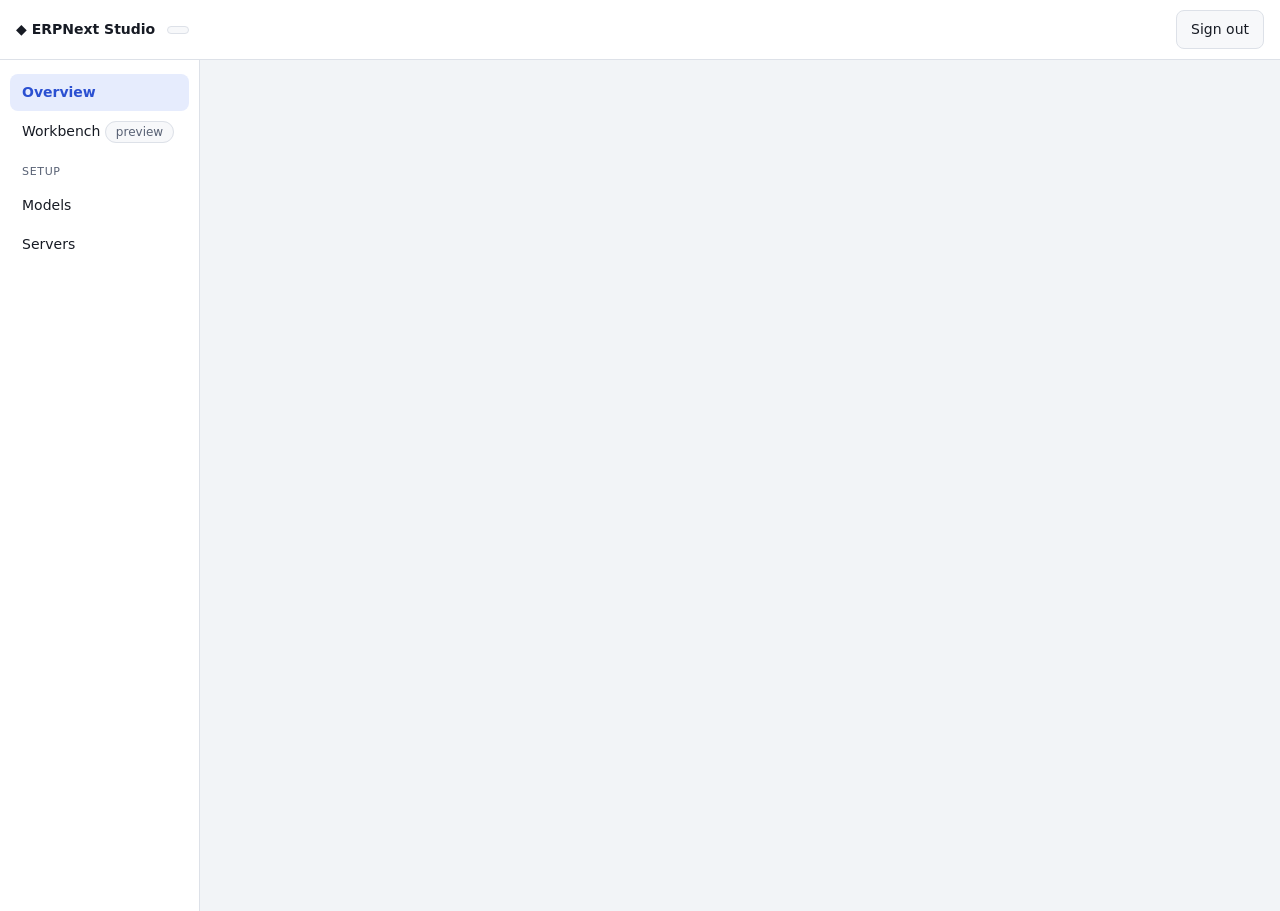
==== studio/ui/home.html @ f5117d6b "Studio UI: login, Models, Servers, Workbench preview; encrypted settings store; simpler compose Co-A" ====
<!doctype html><html lang="en"><head><meta charset="utf-8"><meta name="viewport" content="width=device-width,initial-scale=1">
<title>ERPNext Studio</title>
<style>
:root{--bg:#F2F4F7;--surface:#fff;--surface2:#F7F8FA;--line:#DDE1E8;--fg:#171B24;--muted:#586174;--accent:#2B50D1;--accent-soft:#E6ECFD;--ok:#1D6B45;--ok-bg:#E2F3E9;--hold:#9A4A00;--hold-bg:#FFE7CC;--bad:#9B1C1C}
@media (prefers-color-scheme:dark){:root{--bg:#12151C;--surface:#1B2029;--surface2:#222834;--line:#2C3340;--fg:#E8ECF3;--muted:#98A2B5;--accent:#7C9BFF;--accent-soft:#242E4D;--ok:#6FD3A0;--ok-bg:#173326;--hold:#FFB46B;--hold-bg:#3A2A14;--bad:#FF8A8A}}
*{box-sizing:border-box}body{margin:0;background:var(--bg);color:var(--fg);font:14px/1.5 "IBM Plex Sans",system-ui,sans-serif}
header{display:flex;gap:12px;align-items:center;padding:10px max(16px,env(safe-area-inset-left));background:var(--surface);border-bottom:1px solid var(--line)}
.brand{font-weight:600}.sp{flex:1}.chip{font-size:12px;padding:3px 10px;border-radius:99px;background:var(--surface2);border:1px solid var(--line);color:var(--muted)}
.app{display:grid;grid-template-columns:200px minmax(0,1fr);min-height:calc(100vh - 49px)}
nav{padding:14px 10px;border-right:1px solid var(--line);background:var(--surface);display:flex;flex-direction:column;gap:2px}
nav a{padding:8px 12px;border-radius:8px;color:var(--fg);text-decoration:none;cursor:pointer}nav a.on{background:var(--accent-soft);color:var(--accent);font-weight:600}
nav small{margin:12px 12px 4px;color:var(--muted);text-transform:uppercase;letter-spacing:.06em;font-size:11px}
main{padding:24px max(16px,env(safe-area-inset-right));max-width:900px}
h2{margin:0 0 4px;font-size:20px}.sub{color:var(--muted);margin:0 0 20px}
.card{background:var(--surface);border:1px solid var(--line);border-radius:10px;padding:16px;margin-bottom:14px}
.grid{display:grid;grid-template-columns:repeat(auto-fit,minmax(220px,1fr));gap:12px}
label{display:block;font-size:12px;color:var(--muted);margin:10px 0 3px}
input,select,textarea{width:100%;padding:8px 10px;border:1px solid var(--line);border-radius:8px;background:var(--bg);color:var(--fg);font:inherit}
button{padding:8px 14px;border:1px solid var(--line);border-radius:8px;background:var(--surface2);color:var(--fg);font:inherit;cursor:pointer}
button.p{background:var(--accent);color:#fff;border-color:var(--accent);font-weight:600}
.row{display:flex;gap:8px;flex-wrap:wrap;margin-top:14px;align-items:center}
.ok{color:var(--ok)}.bad{color:var(--bad)}.muted{color:var(--muted)}
.tag{display:inline-block;font-size:12px;padding:2px 8px;border-radius:99px}.tag.ok{background:var(--ok-bg)}.tag.hold{background:var(--hold-bg);color:var(--hold)}
table{width:100%;border-collapse:collapse}td,th{text-align:left;padding:8px 6px;border-bottom:1px solid var(--line)}
@media (max-width:760px){.app{grid-template-columns:minmax(0,1fr)}nav{flex-direction:row;overflow-x:auto;border-right:0;border-bottom:1px solid var(--line)}nav small{display:none}}
</style></head><body>
<header><div class="brand">◆ ERPNext Studio</div><span class="chip" id="ver"></span><div class="sp"></div><button id="out">Sign out</button></header>
<div class="app"><nav>
<a data-t="overview">Overview</a><a href="/workbench">Workbench <span class="chip">preview</span></a>
<small>Setup</small><a data-t="models">Models</a><a data-t="servers">Servers</a></nav>
<main id="m"></main></div>
<script>
const $=s=>document.querySelector(s),api=async(p,o)=>{const r=await fetch(p,o&&{method:o.method,headers:{'Content-Type':'application/json'},body:JSON.stringify(o.body)});if(r.status===401)location.href='/login';return r.json()};
const esc=s=>String(s??'').replace(/[&<>"]/g,c=>({'&':'&amp;','<':'&lt;','>':'&gt;','"':'&quot;'}[c]));
const V={};
V.overview=async()=>{const s=await api('/api/status');$('#ver').textContent='v'+s.version;
 const step=(ok,t,d,go)=>`<div class="card"><span class="tag ${ok?'ok':'hold'}">${ok?'done':'to do'}</span> <b>${t}</b><div class="muted">${d}</div>${ok?'':`<div class="row"><button class="p" onclick="go('${go}')">Set up</button></div>`}</div>`;
 return `<h2>Welcome</h2><p class="sub">Three steps take you from this screen to a working ERPNext development site.</p>
 ${step(s.llm,'1 · Connect a model','Add your API key and choose a model for each agent role.','models')}
 ${step(s.servers>0,'2 · Add your server','The Studio installs a development ERPNext there over SSH.','servers')}
 <div class="card"><span class="tag hold">coming next</span> <b>3 · Install ERPNext and start building</b><div class="muted">One-click install, then requirements, plans and approvals. The <a href="/workbench">Workbench preview</a> shows how this will look, using scripted data.</div></div>`};
V.models=async()=>{const l=await api('/api/settings/llm');
 const roles=l.roles.map(r=>`<div><label>${r}</label><input data-r="${r}" value="${esc(l.models[r]||'')}" placeholder="model name"></div>`).join('');
 return `<h2>Models</h2><p class="sub">Use a strong model for planning and a cheaper one for routine steps. Leave a role blank to skip it.</p>
 <div class="card"><label>API base URL</label><input id="bu" value="${esc(l.base_url)}">
 <label>API key ${l.key_set?'<span class="ok">· saved (leave blank to keep)</span>':''}</label><input id="ak" type="password" autocomplete="off" placeholder="${l.key_set?'••••••••':'paste key'}">
 <label>Monthly budget, USD (0 = no limit)</label><input id="bd" type="number" min="0" value="${l.monthly_budget_usd}"></div>
 <div class="card"><b>Model per role</b><div class="grid">${roles}</div></div>
 <div class="row"><button class="p" id="sv">Save</button><button id="ts">Test connection</button><span id="msg"></span></div>`};
V.servers=async()=>{const s=await api('/api/servers');
 const rows=s.map(x=>`<tr><td><b>${esc(x.name)}</b><div class="muted">${esc(x.role)}</div></td><td>${esc(x.ssh_user)}@${esc(x.host)}:${x.ssh_port}</td><td>${esc(x.status)}</td><td><button data-del="${x.id}">Remove</button></td></tr>`).join('');
 return `<h2>Servers</h2><p class="sub">Where the Studio installs and manages ERPNext. Credentials are stored encrypted.</p>
 <div class="card">${s.length?`<table><tr><th>Name</th><th>SSH</th><th>Status</th><th></th></tr>${rows}</table>`:'<span class="muted">No servers yet.</span>'}</div>
 <div class="card"><b>Add server</b><div class="grid">
 <div><label>Name</label><input id="sn" value="Hostinger dev"></div><div><label>Host or IP</label><input id="sh"></div>
 <div><label>SSH port</label><input id="sp" type="number" value="22"></div><div><label>SSH user</label><input id="su" value="root"></div></div>
 <label>SSH password (or paste a private key below)</label><input id="spw" type="password" autocomplete="off">
 <label>SSH private key (optional)</label><textarea id="sk" rows="3" autocomplete="off"></textarea>
 <div class="row"><button class="p" id="add">Add server</button><span id="msg"></span></div></div>`};
V.models.after=()=>{
 $('#sv').onclick=save;$('#ts').onclick=async()=>{await save(true);$('#msg').textContent='Testing…';const r=await api('/api/settings/llm/test',{method:'POST',body:{}});
  $('#msg').innerHTML=r.ok?`<span class="ok">Connected · ${esc(r.model)} replied "${esc(r.reply)}"</span>`:`<span class="bad">${esc(r.error)}</span>`};
 async function save(q){const models={};document.querySelectorAll('[data-r]').forEach(i=>models[i.dataset.r]=i.value.trim());
  await api('/api/settings/llm',{method:'PUT',body:{base_url:$('#bu').value,api_key:$('#ak').value,models,monthly_budget_usd:+$('#bd').value||0}});
  if(q!==true)$('#msg').innerHTML='<span class="ok">Saved</span>';}};
V.servers.after=()=>{
 $('#add').onclick=async()=>{if(!$('#sh').value.trim()){$('#msg').innerHTML='<span class="bad">Host is required</span>';return}
  await api('/api/servers',{method:'POST',body:{name:$('#sn').value,host:$('#sh').value.trim(),ssh_port:+$('#sp').value||22,ssh_user:$('#su').value,ssh_password:$('#spw').value,ssh_private_key:$('#sk').value}});go('servers')};
 document.querySelectorAll('[data-del]').forEach(b=>b.onclick=async()=>{await fetch('/api/servers/'+b.dataset.del,{method:'DELETE'});go('servers')})};
V.overview.after=()=>{};
async function go(t){t=V[t]?t:'overview';history.replaceState(0,'','#'+t);
 document.querySelectorAll('nav a[data-t]').forEach(a=>a.classList.toggle('on',a.dataset.t===t));
 $('#m').innerHTML=await V[t]();V[t].after&&V[t].after();}
document.querySelectorAll('nav a[data-t]').forEach(a=>a.onclick=()=>go(a.dataset.t));
$('#out').onclick=async()=>{await api('/api/logout',{method:'POST',body:{}});location.href='/login'};
go(location.hash.slice(1)||'overview');
</script></body></html>
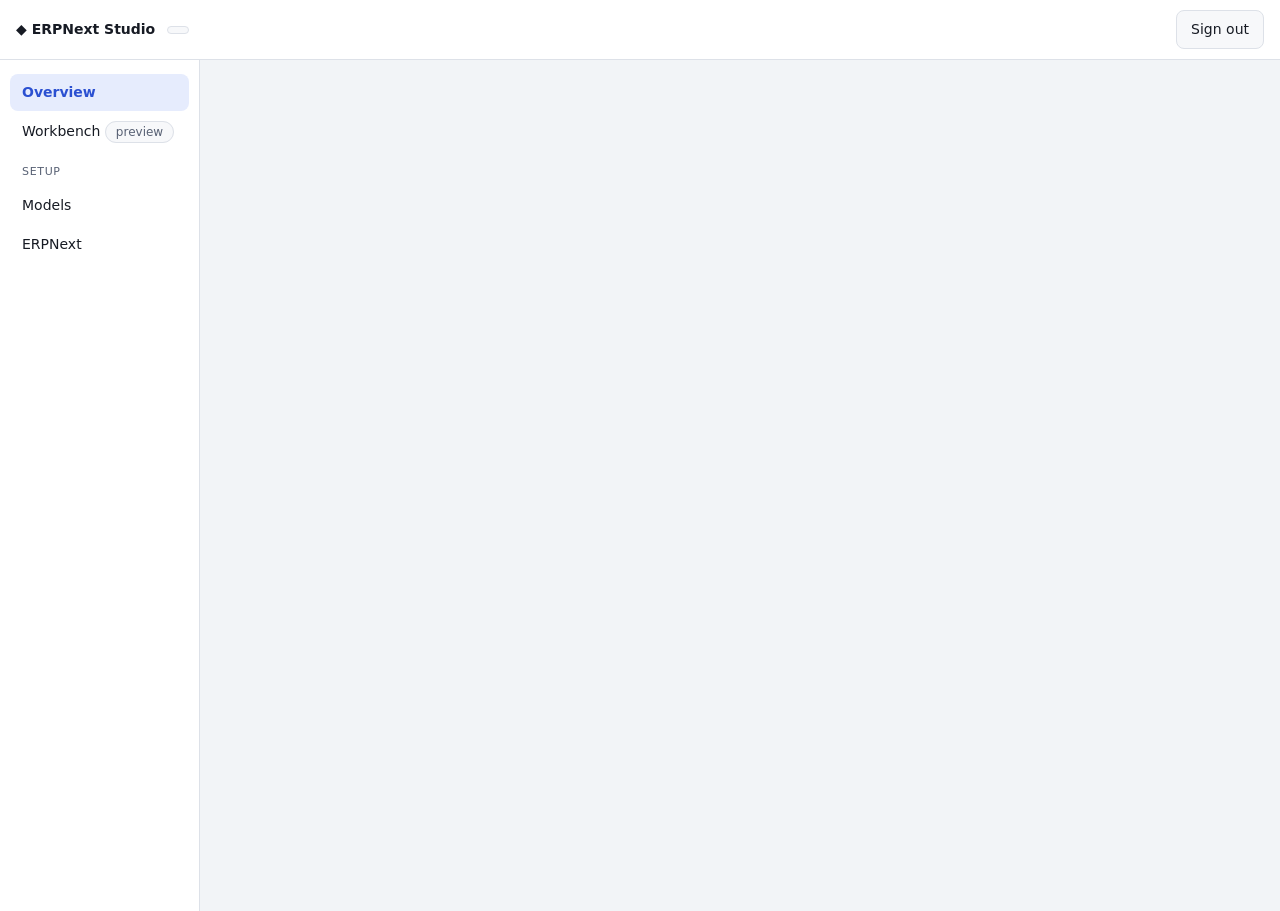
==== commit ab48fc3d: "One-server pilot compose (Studio + dev ERPNext); Prepare site over ERPNext API; ERPNext screen; no S" ====
--- a/studio/ui/home.html
+++ b/studio/ui/home.html
@@ -27,7 +27,7 @@
 <header><div class="brand">◆ ERPNext Studio</div><span class="chip" id="ver"></span><div class="sp"></div><button id="out">Sign out</button></header>
 <div class="app"><nav>
 <a data-t="overview">Overview</a><a href="/workbench">Workbench <span class="chip">preview</span></a>
-<small>Setup</small><a data-t="models">Models</a><a data-t="servers">Servers</a></nav>
+<small>Setup</small><a data-t="models">Models</a><a data-t="erp">ERPNext</a></nav>
 <main id="m"></main></div>
 <script>
 const $=s=>document.querySelector(s),api=async(p,o)=>{const r=await fetch(p,o&&{method:o.method,headers:{'Content-Type':'application/json'},body:JSON.stringify(o.body)});if(r.status===401)location.href='/login';return r.json()};
@@ -37,8 +37,8 @@
  const step=(ok,t,d,go)=>`<div class="card"><span class="tag ${ok?'ok':'hold'}">${ok?'done':'to do'}</span> <b>${t}</b><div class="muted">${d}</div>${ok?'':`<div class="row"><button class="p" onclick="go('${go}')">Set up</button></div>`}</div>`;
  return `<h2>Welcome</h2><p class="sub">Three steps take you from this screen to a working ERPNext development site.</p>
  ${step(s.llm,'1 · Connect a model','Add your API key and choose a model for each agent role.','models')}
- ${step(s.servers>0,'2 · Add your server','The Studio installs a development ERPNext there over SSH.','servers')}
- <div class="card"><span class="tag hold">coming next</span> <b>3 · Install ERPNext and start building</b><div class="muted">One-click install, then requirements, plans and approvals. The <a href="/workbench">Workbench preview</a> shows how this will look, using scripted data.</div></div>`};
+ ${step(s.erp,'2 · Connect ERPNext','The Studio prepares the development site next to it with one click.','erp')}
+ <div class="card"><span class="tag hold">coming next</span> <b>3 · Build from requirements</b><div class="muted">Requirements, plans and approvals. The <a href="/workbench">Workbench preview</a> shows how this will look, using scripted data.</div></div>`};
 V.models=async()=>{const l=await api('/api/settings/llm');
  const roles=l.roles.map(r=>`<div><label>${r}</label><input data-r="${r}" value="${esc(l.models[r]||'')}" placeholder="model name"></div>`).join('');
  return `<h2>Models</h2><p class="sub">Use a strong model for planning and a cheaper one for routine steps. Leave a role blank to skip it.</p>
@@ -47,26 +47,32 @@
  <label>Monthly budget, USD (0 = no limit)</label><input id="bd" type="number" min="0" value="${l.monthly_budget_usd}"></div>
  <div class="card"><b>Model per role</b><div class="grid">${roles}</div></div>
  <div class="row"><button class="p" id="sv">Save</button><button id="ts">Test connection</button><span id="msg"></span></div>`};
-V.servers=async()=>{const s=await api('/api/servers');
- const rows=s.map(x=>`<tr><td><b>${esc(x.name)}</b><div class="muted">${esc(x.role)}</div></td><td>${esc(x.ssh_user)}@${esc(x.host)}:${x.ssh_port}</td><td>${esc(x.status)}</td><td><button data-del="${x.id}">Remove</button></td></tr>`).join('');
- return `<h2>Servers</h2><p class="sub">Where the Studio installs and manages ERPNext. Credentials are stored encrypted.</p>
- <div class="card">${s.length?`<table><tr><th>Name</th><th>SSH</th><th>Status</th><th></th></tr>${rows}</table>`:'<span class="muted">No servers yet.</span>'}</div>
- <div class="card"><b>Add server</b><div class="grid">
- <div><label>Name</label><input id="sn" value="Hostinger dev"></div><div><label>Host or IP</label><input id="sh"></div>
- <div><label>SSH port</label><input id="sp" type="number" value="22"></div><div><label>SSH user</label><input id="su" value="root"></div></div>
- <label>SSH password (or paste a private key below)</label><input id="spw" type="password" autocomplete="off">
- <label>SSH private key (optional)</label><textarea id="sk" rows="3" autocomplete="off"></textarea>
- <div class="row"><button class="p" id="add">Add server</button><span id="msg"></span></div></div>`};
+V.erp=async()=>{const e=await api('/api/erp');
+ const rows=(e.steps||[]).map(x=>`<tr><td>${x.status==='ok'?'<span class="ok">✔</span>':x.status==='fail'?'<span class="bad">✖</span>':'<span class="muted">…</span>'}</td><td>${esc((e.step_names.find(n=>n[0]===x.key)||[0,x.key])[1])}</td><td class="${x.status==='fail'?'bad':'muted'}">${esc(x.note)}</td></tr>`).join('');
+ return `<h2>ERPNext</h2><p class="sub">The development ERPNext that runs next to the Studio. ${e.ready?'<span class="tag ok">ready</span>':'<span class="tag hold">not prepared</span>'}</p>
+ <div class="card"><div class="grid">
+ <div><label>ERPNext address (inside Docker)</label><input id="eu" value="${esc(e.url)}"></div>
+ <div><label>Site name</label><input id="es" value="${esc(e.site)}"></div></div>
+ <label>Administrator password ${e.password_set?'<span class="ok">· saved (leave blank to keep)</span>':''}</label><input id="ep" type="password" autocomplete="off" placeholder="from your compose file"></div>
+ <div class="card"><b>First-time company setup</b><span class="muted"> (used only if the site has no company yet)</span><div class="grid">
+ <div><label>Company name</label><input id="ec" value="${esc(e.company)}"></div><div><label>Country</label><input id="eo" value="${esc(e.country)}"></div>
+ <div><label>Currency</label><input id="ey" value="${esc(e.currency)}"></div><div><label>Time zone</label><input id="ez" value="${esc(e.timezone)}"></div></div></div>
+ <div class="row"><button class="p" id="prep" ${e.running?'disabled':''}>${e.ready?'Prepare again':'Prepare site'}</button><span id="msg" class="muted">${e.running?'Working… the setup wizard takes about 30 seconds':''}</span></div>
+ ${rows?`<div class="card" style="margin-top:14px"><table>${rows}</table></div>`:''}`};
+V.erp.after=()=>{
+ $('#prep').onclick=async()=>{const body={url:$('#eu').value,site:$('#es').value,admin_password:$('#ep').value,company:$('#ec').value,country:$('#eo').value,currency:$('#ey').value,timezone:$('#ez').value};
+  await api('/api/erp',{method:'PUT',body});const r=await fetch('/api/erp/prepare',{method:'POST'});
+  if(!r.ok){$('#msg').innerHTML='<span class="bad">'+esc((await r.json()).detail)+'</span>';return}
+  poll()};
+ async function poll(){const e=await api('/api/erp');if(location.hash!=='#erp')return;const keep={eu:$('#eu').value,es:$('#es').value,ec:$('#ec').value,eo:$('#eo').value,ey:$('#ey').value,ez:$('#ez').value};
+  $('#m').innerHTML=await V.erp();V.erp.after();for(const k in keep)$('#'+k).value=keep[k];if(e.running)setTimeout(poll,1500)}
+ api('/api/erp').then(e=>{if(e.running)setTimeout(poll,1500)})};
 V.models.after=()=>{
  $('#sv').onclick=save;$('#ts').onclick=async()=>{await save(true);$('#msg').textContent='Testing…';const r=await api('/api/settings/llm/test',{method:'POST',body:{}});
   $('#msg').innerHTML=r.ok?`<span class="ok">Connected · ${esc(r.model)} replied "${esc(r.reply)}"</span>`:`<span class="bad">${esc(r.error)}</span>`};
  async function save(q){const models={};document.querySelectorAll('[data-r]').forEach(i=>models[i.dataset.r]=i.value.trim());
   await api('/api/settings/llm',{method:'PUT',body:{base_url:$('#bu').value,api_key:$('#ak').value,models,monthly_budget_usd:+$('#bd').value||0}});
   if(q!==true)$('#msg').innerHTML='<span class="ok">Saved</span>';}};
-V.servers.after=()=>{
- $('#add').onclick=async()=>{if(!$('#sh').value.trim()){$('#msg').innerHTML='<span class="bad">Host is required</span>';return}
-  await api('/api/servers',{method:'POST',body:{name:$('#sn').value,host:$('#sh').value.trim(),ssh_port:+$('#sp').value||22,ssh_user:$('#su').value,ssh_password:$('#spw').value,ssh_private_key:$('#sk').value}});go('servers')};
- document.querySelectorAll('[data-del]').forEach(b=>b.onclick=async()=>{await fetch('/api/servers/'+b.dataset.del,{method:'DELETE'});go('servers')})};
 V.overview.after=()=>{};
 async function go(t){t=V[t]?t:'overview';history.replaceState(0,'','#'+t);
  document.querySelectorAll('nav a[data-t]').forEach(a=>a.classList.toggle('on',a.dataset.t===t));
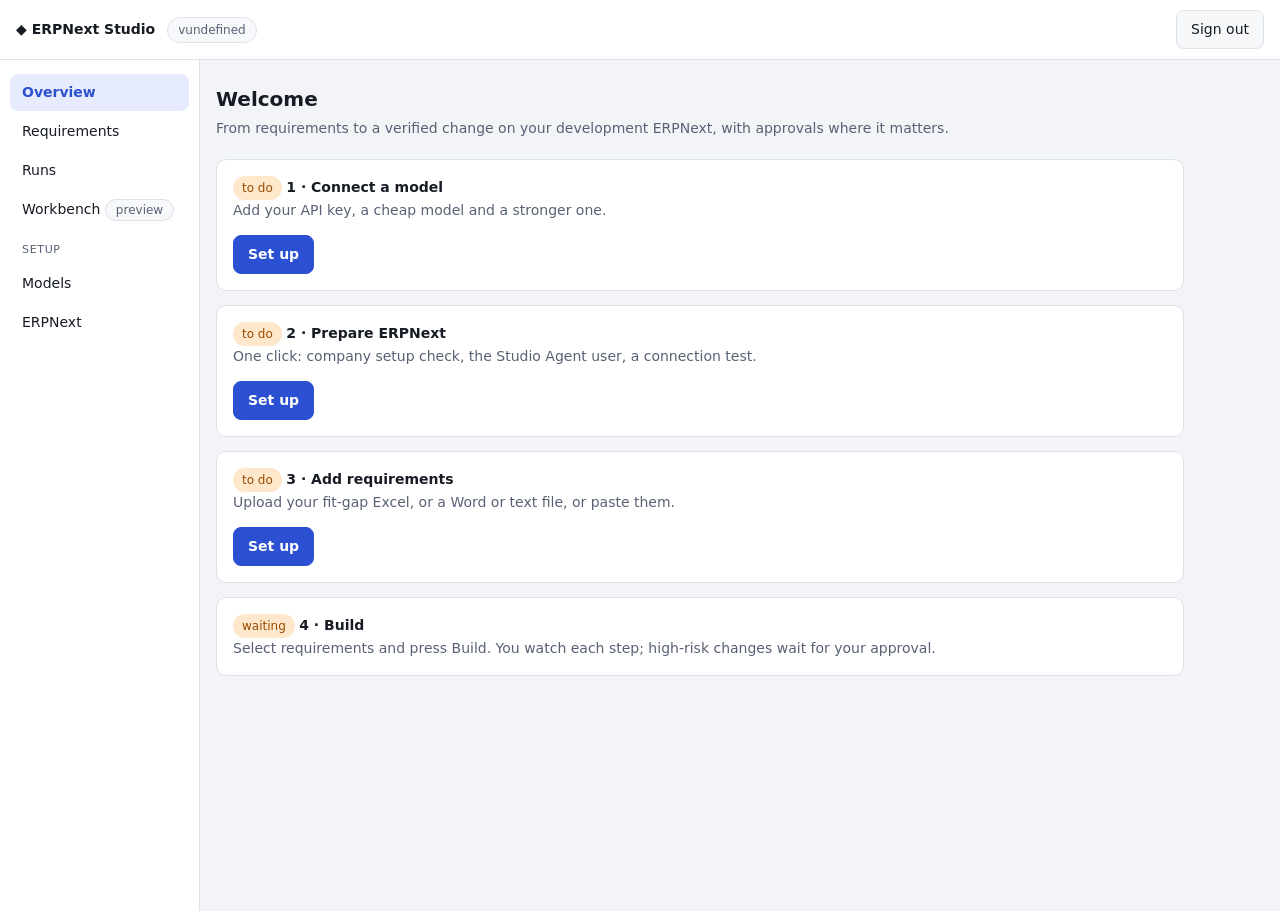
==== commit 5c95c950: "Kernel, requirements and runs API, Runs UI with live graph and approvals, model router wiring Kernel" ====
--- a/studio/ui/home.html
+++ b/studio/ui/home.html
@@ -1,8 +1,9 @@
 <!doctype html><html lang="en"><head><meta charset="utf-8"><meta name="viewport" content="width=device-width,initial-scale=1">
 <title>ERPNext Studio</title>
 <style>
-:root{--bg:#F2F4F7;--surface:#fff;--surface2:#F7F8FA;--line:#DDE1E8;--fg:#171B24;--muted:#586174;--accent:#2B50D1;--accent-soft:#E6ECFD;--ok:#1D6B45;--ok-bg:#E2F3E9;--hold:#9A4A00;--hold-bg:#FFE7CC;--bad:#9B1C1C}
-@media (prefers-color-scheme:dark){:root{--bg:#12151C;--surface:#1B2029;--surface2:#222834;--line:#2C3340;--fg:#E8ECF3;--muted:#98A2B5;--accent:#7C9BFF;--accent-soft:#242E4D;--ok:#6FD3A0;--ok-bg:#173326;--hold:#FFB46B;--hold-bg:#3A2A14;--bad:#FF8A8A}}
+:root{--bg:#F2F4F7;--surface:#fff;--surface2:#F7F8FA;--line:#DDE1E8;--fg:#171B24;--muted:#586174;--accent:#2B50D1;--accent-soft:#E6ECFD;
+--ok:#1D6B45;--ok-bg:#E2F3E9;--hold:#9A4A00;--hold-bg:#FFE7CC;--bad:#9B1C1C;--bad-bg:#FBE1E1;--rule:#1D6B45;--engine:#0B6B72;--model:#7A4B00;--human:#5B3FA8;--run-bg:#DDE8FD}
+@media (prefers-color-scheme:dark){:root{--bg:#12151C;--surface:#1B2029;--surface2:#222834;--line:#2C3340;--fg:#E8ECF3;--muted:#98A2B5;--accent:#7C9BFF;--accent-soft:#242E4D;--ok:#6FD3A0;--ok-bg:#173326;--hold:#FFB46B;--hold-bg:#3A2A14;--bad:#FF8A8A;--bad-bg:#3A1C1C;--rule:#6FD3A0;--engine:#6FD0D8;--model:#FFC46B;--human:#B79CFF;--run-bg:#1E2A4A}}
 *{box-sizing:border-box}body{margin:0;background:var(--bg);color:var(--fg);font:14px/1.5 "IBM Plex Sans",system-ui,sans-serif}
 header{display:flex;gap:12px;align-items:center;padding:10px max(16px,env(safe-area-inset-left));background:var(--surface);border-bottom:1px solid var(--line)}
 .brand{font-weight:600}.sp{flex:1}.chip{font-size:12px;padding:3px 10px;border-radius:99px;background:var(--surface2);border:1px solid var(--line);color:var(--muted)}
@@ -10,49 +11,83 @@
 nav{padding:14px 10px;border-right:1px solid var(--line);background:var(--surface);display:flex;flex-direction:column;gap:2px}
 nav a{padding:8px 12px;border-radius:8px;color:var(--fg);text-decoration:none;cursor:pointer}nav a.on{background:var(--accent-soft);color:var(--accent);font-weight:600}
 nav small{margin:12px 12px 4px;color:var(--muted);text-transform:uppercase;letter-spacing:.06em;font-size:11px}
-main{padding:24px max(16px,env(safe-area-inset-right));max-width:900px}
-h2{margin:0 0 4px;font-size:20px}.sub{color:var(--muted);margin:0 0 20px}
+main{padding:24px max(16px,env(safe-area-inset-right));max-width:1000px;min-width:0}
+h2{margin:0 0 4px;font-size:20px}h3{margin:0 0 8px;font-size:15px}.sub{color:var(--muted);margin:0 0 20px}
 .card{background:var(--surface);border:1px solid var(--line);border-radius:10px;padding:16px;margin-bottom:14px}
-.grid{display:grid;grid-template-columns:repeat(auto-fit,minmax(220px,1fr));gap:12px}
+.grid{display:grid;grid-template-columns:repeat(auto-fit,minmax(200px,1fr));gap:12px}
 label{display:block;font-size:12px;color:var(--muted);margin:10px 0 3px}
 input,select,textarea{width:100%;padding:8px 10px;border:1px solid var(--line);border-radius:8px;background:var(--bg);color:var(--fg);font:inherit}
+input[type=checkbox]{width:auto}
 button{padding:8px 14px;border:1px solid var(--line);border-radius:8px;background:var(--surface2);color:var(--fg);font:inherit;cursor:pointer}
-button.p{background:var(--accent);color:#fff;border-color:var(--accent);font-weight:600}
+button.p{background:var(--accent);color:#fff;border-color:var(--accent);font-weight:600}button.bad{color:var(--bad)}button:disabled{opacity:.5;cursor:default}
 .row{display:flex;gap:8px;flex-wrap:wrap;margin-top:14px;align-items:center}
 .ok{color:var(--ok)}.bad{color:var(--bad)}.muted{color:var(--muted)}
-.tag{display:inline-block;font-size:12px;padding:2px 8px;border-radius:99px}.tag.ok{background:var(--ok-bg)}.tag.hold{background:var(--hold-bg);color:var(--hold)}
-table{width:100%;border-collapse:collapse}td,th{text-align:left;padding:8px 6px;border-bottom:1px solid var(--line)}
+.tag{display:inline-block;font-size:12px;padding:2px 8px;border-radius:99px;background:var(--surface2);border:1px solid var(--line)}
+.tag.ok{background:var(--ok-bg);color:var(--ok);border-color:transparent}.tag.hold{background:var(--hold-bg);color:var(--hold);border-color:transparent}
+.tag.bad{background:var(--bad-bg);color:var(--bad);border-color:transparent}.tag.run{background:var(--run-bg);color:var(--accent);border-color:transparent}
+.tablew{overflow-x:auto}table{width:100%;border-collapse:collapse}td,th{text-align:left;padding:7px 6px;border-bottom:1px solid var(--line);vertical-align:top}
+.stats{display:flex;gap:8px;flex-wrap:wrap;margin-bottom:14px}.stat{background:var(--surface);border:1px solid var(--line);border-radius:10px;padding:8px 14px;min-width:92px}
+.stat b{display:block;font-size:20px}.stat span{color:var(--muted);font-size:12px}
+.pipe{display:flex;gap:4px;flex-wrap:wrap;align-items:center;margin:6px 0}
+.node{border:1px solid var(--line);border-radius:8px;padding:4px 8px;font-size:12px;background:var(--surface2)}
+.node.done{background:var(--ok-bg);border-color:transparent}.node.running{background:var(--run-bg);border-color:var(--accent)}.node.failed{background:var(--bad-bg);border-color:transparent}
+.node.held{background:var(--hold-bg);border-color:var(--hold)}.node.skipped{opacity:.45}
+.node i{font-style:normal;font-size:10px;text-transform:uppercase;letter-spacing:.05em;margin-left:5px}
+.t-rule i{color:var(--rule)}.t-engine i{color:var(--engine)}.t-model i{color:var(--model)}.t-human i{color:var(--human)}
+.log{font:12px/1.55 "IBM Plex Mono",ui-monospace,monospace;max-height:320px;overflow:auto}.log div{padding:1px 0}
+.log .err{color:var(--bad)}.log .warn{color:var(--hold)}.log .ok{color:var(--ok)}
+ul.lines{margin:6px 0 0;padding-left:18px}
 @media (max-width:760px){.app{grid-template-columns:minmax(0,1fr)}nav{flex-direction:row;overflow-x:auto;border-right:0;border-bottom:1px solid var(--line)}nav small{display:none}}
 </style></head><body>
 <header><div class="brand">◆ ERPNext Studio</div><span class="chip" id="ver"></span><div class="sp"></div><button id="out">Sign out</button></header>
 <div class="app"><nav>
-<a data-t="overview">Overview</a><a href="/workbench">Workbench <span class="chip">preview</span></a>
+<a data-t="overview">Overview</a><a data-t="reqs">Requirements</a><a data-t="runs">Runs</a><a href="/workbench">Workbench <span class="chip">preview</span></a>
 <small>Setup</small><a data-t="models">Models</a><a data-t="erp">ERPNext</a></nav>
 <main id="m"></main></div>
 <script>
-const $=s=>document.querySelector(s),api=async(p,o)=>{const r=await fetch(p,o&&{method:o.method,headers:{'Content-Type':'application/json'},body:JSON.stringify(o.body)});if(r.status===401)location.href='/login';return r.json()};
-const esc=s=>String(s??'').replace(/[&<>"]/g,c=>({'&':'&amp;','<':'&lt;','>':'&gt;','"':'&quot;'}[c]));
-const V={};
+const $=s=>document.querySelector(s),esc=s=>String(s??'').replace(/[&<>"]/g,c=>({'&':'&amp;','<':'&lt;','>':'&gt;','"':'&quot;'}[c]));
+const api=async(p,o)=>{const r=await fetch(p,o&&{method:o.method,headers:{'Content-Type':'application/json'},body:JSON.stringify(o.body)});
+ if(r.status===401){location.href='/login';return {}}let j={};try{j=await r.json()}catch(e){}if(!r.ok&&!j.detail)j.detail='HTTP '+r.status;j._status=r.status;return j};
+const V={};let NAV=0;let timer=null;const stop=()=>{clearTimeout(timer);timer=null};
+const STAT={backlog:'',planned:'run',built:'ok',verified:'ok',blocked:'bad',needs_input:'hold',standard:'ok',fit:''};
+const tag=(s,c)=>`<span class="tag ${c??STAT[s]??''}">${esc(String(s).replace('_',' '))}</span>`;
+
+/* ---------------------------------------------------------------- overview */
 V.overview=async()=>{const s=await api('/api/status');$('#ver').textContent='v'+s.version;
  const step=(ok,t,d,go)=>`<div class="card"><span class="tag ${ok?'ok':'hold'}">${ok?'done':'to do'}</span> <b>${t}</b><div class="muted">${d}</div>${ok?'':`<div class="row"><button class="p" onclick="go('${go}')">Set up</button></div>`}</div>`;
- return `<h2>Welcome</h2><p class="sub">Three steps take you from this screen to a working ERPNext development site.</p>
- ${step(s.llm,'1 · Connect a model','Add your API key and choose a model for each agent role.','models')}
- ${step(s.erp,'2 · Connect ERPNext','The Studio prepares the development site next to it with one click.','erp')}
- <div class="card"><span class="tag hold">coming next</span> <b>3 · Build from requirements</b><div class="muted">Requirements, plans and approvals. The <a href="/workbench">Workbench preview</a> shows how this will look, using scripted data.</div></div>`};
-V.models=async()=>{const l=await api('/api/settings/llm');
- const roles=l.roles.map(r=>`<div><label>${r}</label><input data-r="${r}" value="${esc(l.models[r]||'')}" placeholder="model name"></div>`).join('');
- return `<h2>Models</h2><p class="sub">Use a strong model for planning and a cheaper one for routine steps. Leave a role blank to skip it.</p>
- <div class="card"><label>API base URL</label><input id="bu" value="${esc(l.base_url)}">
- <label>API key ${l.key_set?'<span class="ok">· saved (leave blank to keep)</span>':''}</label><input id="ak" type="password" autocomplete="off" placeholder="${l.key_set?'••••••••':'paste key'}">
- <label>Monthly budget, USD (0 = no limit)</label><input id="bd" type="number" min="0" value="${l.monthly_budget_usd}"></div>
- <div class="card"><b>Model per role</b><div class="grid">${roles}</div></div>
+ return `<h2>Welcome</h2><p class="sub">From requirements to a verified change on your development ERPNext, with approvals where it matters.</p>
+ ${step(s.llm,'1 · Connect a model','Add your API key, a cheap model and a stronger one.','models')}
+ ${step(s.erp,'2 · Prepare ERPNext','One click: company setup check, the Studio Agent user, a connection test.','erp')}
+ ${step(s.requirements>0,'3 · Add requirements','Upload your fit-gap Excel, or a Word or text file, or paste them.','reqs')}
+ <div class="card"><span class="tag ${s.llm&&s.erp&&s.requirements?'ok':'hold'}">${s.llm&&s.erp&&s.requirements?'ready':'waiting'}</span> <b>4 · Build</b>
+ <div class="muted">Select requirements and press Build. You watch each step; high-risk changes wait for your approval.</div>${s.llm&&s.erp&&s.requirements?'<div class="row"><button class="p" onclick="go(\'reqs\')">Go to requirements</button></div>':''}</div>`};
+
+/* ---------------------------------------------------------------- models */
+V.models=async()=>{const m=await api('/api/models');
+ const roleRows=Object.entries(m.roles).map(([r,v])=>`<tr><td>${r}</td><td>${v.enabled?esc(v.primary)||'<span class=muted>—</span>':'<span class=muted>off</span>'}</td><td>${esc(v.fallback)||'<span class=muted>—</span>'}</td></tr>`).join('');
+ return `<h2>Models</h2><p class="sub">One provider, two models. The preset decides which agents use the cheap one and which the strong one.</p>
+ <div class="card"><label>API base URL (any OpenAI-compatible endpoint, or Anthropic)</label><input id="bu" value="${esc(m.base_url)}">
+ <label>API key ${m.key_set?'<span class="ok">· saved (leave blank to keep)</span>':''}</label><input id="ak" type="password" autocomplete="off" placeholder="${m.key_set?'••••••••':'paste key'}">
+ <div class="grid"><div><label>Everyday model (cheap, fast)</label><input id="mc" value="${esc(m.cheap)}" placeholder="e.g. gpt-5-mini"></div>
+ <div><label>Strong model (hard steps, last retry)</label><input id="ms" value="${esc(m.strong)}" placeholder="e.g. gpt-5"></div>
+ <div><label>Preset</label><select id="pf">${['economy','balanced','quality'].map(x=>`<option ${x===m.profile?'selected':''}>${x}</option>`).join('')}</select></div></div>
+ <div class="muted" style="margin-top:8px">economy: cheap model everywhere, no reviewer or tester · balanced: cheap writes, strong takes over on retry, reviewer on · quality: strong model plans and reviews</div>
+ <div class="grid"><div><label>Monthly budget, USD (0 = none; needs prices to count)</label><input id="bd" type="number" min="0" value="${m.budget_usd}"></div>
+ <div><label>Call limit</label><input id="bc" type="number" min="1" value="${m.budget_calls}"></div></div></div>
+ <div class="card"><h3>Agent roles</h3><div class="tablew"><table><tr><th>Role</th><th>Model</th><th>Fallback</th></tr>${roleRows}</table></div>
+ <div class="muted" style="margin-top:8px">Used so far: ${m.usage.calls} calls, ${m.usage.tokens_in+m.usage.tokens_out} tokens.</div></div>
  <div class="row"><button class="p" id="sv">Save</button><button id="ts">Test connection</button><span id="msg"></span></div>`};
+V.models.after=()=>{
+ async function save(){return api('/api/models',{method:'PUT',body:{base_url:$('#bu').value,api_key:$('#ak').value,cheap:$('#mc').value.trim(),strong:$('#ms').value.trim(),profile:$('#pf').value,budget_usd:+$('#bd').value||0,budget_calls:+$('#bc').value||5000}})}
+ $('#sv').onclick=async()=>{await save();go('models');setTimeout(()=>{$('#msg').innerHTML='<span class="ok">Saved</span>'},50)};
+ $('#ts').onclick=async()=>{await save();$('#msg').textContent='Testing…';const r=await api('/api/models/test',{method:'POST',body:{}});
+  $('#msg').innerHTML=r.ok?`<span class="ok">Connected · ${r.ms} ms</span>`:`<span class="bad">${esc(r.error||r.detail)}</span>`}};
+
+/* ---------------------------------------------------------------- erpnext */
 V.erp=async()=>{const e=await api('/api/erp');
  const rows=(e.steps||[]).map(x=>`<tr><td>${x.status==='ok'?'<span class="ok">✔</span>':x.status==='fail'?'<span class="bad">✖</span>':'<span class="muted">…</span>'}</td><td>${esc((e.step_names.find(n=>n[0]===x.key)||[0,x.key])[1])}</td><td class="${x.status==='fail'?'bad':'muted'}">${esc(x.note)}</td></tr>`).join('');
  return `<h2>ERPNext</h2><p class="sub">The development ERPNext that runs next to the Studio. ${e.ready?'<span class="tag ok">ready</span>':'<span class="tag hold">not prepared</span>'}</p>
- <div class="card"><div class="grid">
- <div><label>ERPNext address (inside Docker)</label><input id="eu" value="${esc(e.url)}"></div>
- <div><label>Site name</label><input id="es" value="${esc(e.site)}"></div></div>
+ <div class="card"><div class="grid"><div><label>ERPNext address (inside Docker)</label><input id="eu" value="${esc(e.url)}"></div><div><label>Site name</label><input id="es" value="${esc(e.site)}"></div></div>
  <label>Administrator password ${e.password_set?'<span class="ok">· saved (leave blank to keep)</span>':''}</label><input id="ep" type="password" autocomplete="off" placeholder="from your compose file"></div>
  <div class="card"><b>First-time company setup</b><span class="muted"> (used only if the site has no company yet)</span><div class="grid">
  <div><label>Company name</label><input id="ec" value="${esc(e.company)}"></div><div><label>Country</label><input id="eo" value="${esc(e.country)}"></div>
@@ -61,23 +96,96 @@
  ${rows?`<div class="card" style="margin-top:14px"><table>${rows}</table></div>`:''}`};
 V.erp.after=()=>{
  $('#prep').onclick=async()=>{const body={url:$('#eu').value,site:$('#es').value,admin_password:$('#ep').value,company:$('#ec').value,country:$('#eo').value,currency:$('#ey').value,timezone:$('#ez').value};
-  await api('/api/erp',{method:'PUT',body});const r=await fetch('/api/erp/prepare',{method:'POST'});
-  if(!r.ok){$('#msg').innerHTML='<span class="bad">'+esc((await r.json()).detail)+'</span>';return}
-  poll()};
- async function poll(){const e=await api('/api/erp');if(location.hash!=='#erp')return;const keep={eu:$('#eu').value,es:$('#es').value,ec:$('#ec').value,eo:$('#eo').value,ey:$('#ey').value,ez:$('#ez').value};
-  $('#m').innerHTML=await V.erp();V.erp.after();for(const k in keep)$('#'+k).value=keep[k];if(e.running)setTimeout(poll,1500)}
- api('/api/erp').then(e=>{if(e.running)setTimeout(poll,1500)})};
-V.models.after=()=>{
- $('#sv').onclick=save;$('#ts').onclick=async()=>{await save(true);$('#msg').textContent='Testing…';const r=await api('/api/settings/llm/test',{method:'POST',body:{}});
-  $('#msg').innerHTML=r.ok?`<span class="ok">Connected · ${esc(r.model)} replied "${esc(r.reply)}"</span>`:`<span class="bad">${esc(r.error)}</span>`};
- async function save(q){const models={};document.querySelectorAll('[data-r]').forEach(i=>models[i.dataset.r]=i.value.trim());
-  await api('/api/settings/llm',{method:'PUT',body:{base_url:$('#bu').value,api_key:$('#ak').value,models,monthly_budget_usd:+$('#bd').value||0}});
-  if(q!==true)$('#msg').innerHTML='<span class="ok">Saved</span>';}};
-V.overview.after=()=>{};
-async function go(t){t=V[t]?t:'overview';history.replaceState(0,'','#'+t);
- document.querySelectorAll('nav a[data-t]').forEach(a=>a.classList.toggle('on',a.dataset.t===t));
- $('#m').innerHTML=await V[t]();V[t].after&&V[t].after();}
-document.querySelectorAll('nav a[data-t]').forEach(a=>a.onclick=()=>go(a.dataset.t));
+  await api('/api/erp',{method:'PUT',body});const r=await api('/api/erp/prepare',{method:'POST',body:{}});
+  if(r.detail){$('#msg').innerHTML='<span class="bad">'+esc(r.detail)+'</span>';return}poll()};
+ const N=NAV;async function poll(){const e=await api('/api/erp');if(N!==NAV)return;const keep={eu:$('#eu').value,es:$('#es').value,ec:$('#ec').value,eo:$('#eo').value,ey:$('#ey').value,ez:$('#ez').value};
+  const h=await V.erp();if(N!==NAV)return;$('#m').innerHTML=h;V.erp.after();for(const k in keep)$('#'+k).value=keep[k];if(e.running)timer=setTimeout(poll,1500)}
+ api('/api/erp').then(e=>{if(e.running)timer=setTimeout(poll,1500)})};
+
+/* ---------------------------------------------------------------- requirements */
+const RS={module:'',status:'backlog',q:'',offset:0,sel:new Set()};
+V.reqs=async()=>{const st=await api('/api/requirements/stats');const t=st.totals||{};
+ const q=new URLSearchParams({module:RS.module,status:RS.status,q:RS.q,limit:30,offset:RS.offset});const l=await api('/api/requirements?'+q);
+ const mods=(st.modules||[]).map(m=>`<option ${m.module===RS.module?'selected':''}>${esc(m.module)}</option>`).join('');
+ const rows=(l.items||[]).map(r=>`<tr><td><input type="checkbox" data-id="${r.id}" ${RS.sel.has(r.id)?'checked':''} ${['backlog','blocked','needs_input'].includes(r.status)?'':'disabled'}></td><td>${r.id}</td><td>${esc(r.module)}</td><td>${esc(r.text.slice(0,220))}${r.text.length>220?'…':''}${r.notes?`<div class="muted">${esc(r.notes.slice(0,160))}</div>`:''}</td><td>${tag(r.status)}</td></tr>`).join('');
+ const n=(k)=>t[k]||0;
+ return `<h2>Requirements</h2><p class="sub">${n('total')} requirements, ${n('gap')} of them gaps. Only gaps are built; they move through the statuses below.</p>
+ <div class="stats">${[['gap','gaps'],['planned','planned'],['built','built'],['verified','verified'],['needs_input','need input'],['blocked','blocked'],['standard','already standard']].map(([k,v])=>`<div class="stat"><b>${n(k)}</b><span>${v}</span></div>`).join('')}</div>
+ <details class="card" ${n('total')?'':'open'}><summary><b>Add requirements</b></summary>
+ <label>Excel fit-gap matrix (.xlsx), or a Word (.docx) / text file</label><input type="file" id="fl" accept=".xlsx,.xlsm,.docx,.txt,.md">
+ <label>Module name (for Word or text files)</label><input id="fm" placeholder="e.g. SRM">
+ <label>…or paste requirements, one per line</label><textarea id="ft" rows="4"></textarea>
+ <div class="row"><button class="p" id="imp">Import</button><span id="im"></span></div></details>
+ <div class="card"><div class="grid"><div><label>Module</label><select id="fmod"><option value="">All</option>${mods}</select></div>
+ <div><label>Status</label><select id="fst">${['backlog','planned','built','verified','needs_input','blocked','standard',''].map(x=>`<option value="${x}" ${x===RS.status?'selected':''}>${x||'any'}</option>`).join('')}</select></div>
+ <div><label>Search</label><input id="fq" value="${esc(RS.q)}" placeholder="text or id"></div></div>
+ <div class="tablew" style="margin-top:10px"><table><tr><th></th><th>ID</th><th>Module</th><th>Requirement</th><th>Status</th></tr>${rows||'<tr><td colspan=5 class=muted>Nothing here.</td></tr>'}</table></div>
+ <div class="row"><button id="pv" ${RS.offset?'':'disabled'}>Previous</button><button id="nx" ${RS.offset+30<l.total?'':'disabled'}>Next</button><span class="muted">${l.total} match · ${RS.sel.size} selected</span><div class="sp"></div>
+ <button id="bpage">Select this page</button><button class="p" id="build" ${RS.sel.size?'':'disabled'}>Build selected (${RS.sel.size})</button></div><div id="bm"></div></div>`};
+V.reqs.after=()=>{
+ const re=()=>go('reqs');
+ $('#fmod').onchange=e=>{RS.module=e.target.value;RS.offset=0;re()};$('#fst').onchange=e=>{RS.status=e.target.value;RS.offset=0;re()};
+ $('#fq').onkeydown=e=>{if(e.key==='Enter'){RS.q=e.target.value;RS.offset=0;re()}};
+ $('#pv').onclick=()=>{RS.offset=Math.max(0,RS.offset-30);re()};$('#nx').onclick=()=>{RS.offset+=30;re()};
+ document.querySelectorAll('[data-id]').forEach(c=>c.onchange=()=>{const i=+c.dataset.id;c.checked?RS.sel.add(i):RS.sel.delete(i);$('#build').disabled=!RS.sel.size;$('#build').textContent=`Build selected (${RS.sel.size})`});
+ $('#bpage').onclick=()=>{document.querySelectorAll('[data-id]:not(:disabled)').forEach(c=>RS.sel.add(+c.dataset.id));re()};
+ $('#build').onclick=async()=>{$('#bm').textContent='Starting…';const r=await api('/api/runs',{method:'POST',body:{ids:[...RS.sel]}});
+  if(r.detail){$('#bm').innerHTML='<span class="bad">'+esc(r.detail)+'</span>';return}RS.sel.clear();location.hash='#run/'+r.id};
+ $('#imp').onclick=async()=>{const f=$('#fl').files[0],txt=$('#ft').value.trim(),mod=$('#fm').value.trim();let r;
+  if(f){const fd=new FormData();fd.append('file',f);fd.append('module',mod);const x=await fetch('/api/requirements/import',{method:'POST',body:fd});r=await x.json();if(!x.ok)r={detail:r.detail||'failed'}}
+  else if(txt)r=await api('/api/requirements/text',{method:'POST',body:{text:txt,module:mod}});else{$('#im').innerHTML='<span class="bad">Choose a file or paste text</span>';return}
+  if(r.detail){$('#im').innerHTML='<span class="bad">'+esc(r.detail)+'</span>';return}go('reqs')}};
+
+/* ---------------------------------------------------------------- runs */
+V.runs=async()=>{const l=await api('/api/runs');
+ const rows=(l||[]).map(r=>`<tr><td><a href="#run/${r.id}">${esc(r.title)}</a></td><td>${tag(r.status,{done:'ok',failed:'bad',cancelled:'',running:'run',waiting_approval:'hold'}[r.status])}</td><td>${r.groups}</td><td>${new Date(r.created*1000).toLocaleString()}</td></tr>`).join('');
+ return `<h2>Runs</h2><p class="sub">Every build is a run: its steps, who or what did each one, and the evidence.</p><div class="card tablew"><table><tr><th>Run</th><th>Status</th><th>Groups</th><th>Started</th></tr>${rows||'<tr><td colspan=4 class=muted>No runs yet. Select requirements and press Build.</td></tr>'}</table></div>`};
+const KINDS=['triage','analyze','plan','review','gate','apply','verify'];
+let LOG=[];
+V.run=async(id)=>{LOG=[];const r=await api('/api/runs/'+id);if(r.detail)return `<h2>Run</h2><p class="bad">${esc(r.detail)}</p>`;LOG=r.events;
+ return `<div id="rv">${runHtml(r)}</div>`};
+function runHtml(r){
+ const chip=tag(r.status,{done:'ok',failed:'bad',cancelled:'',running:'run',waiting_approval:'hold'}[r.status]);
+ const u=r.usage||{};const T=r.tiers||{};
+ const groups=Object.entries(r.groups).map(([gid,g])=>{
+  const ts=r.tasks.filter(t=>t.group===gid);const last=Math.max(...ts.map(t=>t.attempt));
+  const pipes=[...new Set(ts.map(t=>t.attempt))].map(a=>`<div class="pipe">${a?`<span class="muted">attempt ${a+1}</span>`:''}${ts.filter(t=>t.attempt===a||(!['plan','review','gate','apply','verify'].includes(t.kind)&&a===0)).sort((x,y)=>KINDS.indexOf(x.kind)-KINDS.indexOf(y.kind)).map(t=>`<span class="node ${t.status} t-${t.tier}" title="${esc(t.note)}">${t.kind}<i>${t.tier}</i></span>`).join('<span class="muted">›</span>')}</div>`).join('');
+  const cs=(r.changesets||{})[gid];const held=ts.find(t=>t.status==='held');
+  const csHtml=cs?`<div style="margin-top:8px"><b>${esc(cs.title)}</b> ${tag(cs.status,{applied:'ok',failed:'bad',undone:'',discarded:'',proposed:'run'}[cs.status])} ${tag('risk '+cs.risk,{low:'ok',medium:'hold',high:'bad'}[cs.risk])}
+   <ul class="lines">${cs.lines.map(x=>`<li>${esc(x)}</li>`).join('')}</ul>${cs.not_covered&&cs.not_covered.length?`<div class="muted">Not covered: ${cs.not_covered.map(n=>esc(n.id+': '+n.reason)).join('; ')}</div>`:''}
+   ${cs.assumptions&&cs.assumptions.length?`<div class="muted">Assumptions: ${cs.assumptions.map(esc).join('; ')}</div>`:''}
+   ${cs.status==='applied'?`<div class="row"><button class="bad" data-undo="${cs.id}">Undo this change</button></div>`:''}</div>`:'';
+  const appr=held?`<div class="card" style="background:var(--hold-bg);margin:10px 0 0"><b>Waiting for your approval</b><div>${esc(held.note)}. Review the operations above, then decide.</div>
+   <div class="row"><button class="p" data-approve="${held.id}">Approve and apply</button><input id="rj${gid}" placeholder="reason if rejecting" style="max-width:260px"><button class="bad" data-reject="${held.id}" data-g="${gid}">Reject</button></div></div>`:'';
+  return `<div class="card"><div style="display:flex;gap:8px;align-items:center;flex-wrap:wrap"><h3 style="margin:0">${esc(g.label)}</h3><span class="muted">${g.ids.length} requirement(s)</span>${g.outcome?tag(g.outcome,{verified:'ok',built:'ok',blocked:'bad',failed:'bad',rejected:''}[g.outcome]):''}</div>${pipes}${csHtml}${appr}</div>`}).join('');
+ return `<h2>${esc(r.title)} ${chip}</h2><p class="sub">${T.rule||0} rule steps · ${T.engine||0} engine steps · ${T.model||0} model steps · ${T.human||0} human · ${u.calls||0} model calls, ${(u.tokens_in||0)+(u.tokens_out||0)} tokens
+ ${['running','waiting_approval'].includes(r.status)?' · <a href="#" id="cx">Cancel run</a>':''}</p>${r.error?`<p class="bad">${esc(r.error)}</p>`:''}${groups}
+ <div class="card"><h3>Event log</h3><div class="log" id="lg">${LOG.map(e=>`<div class="${e.level}">${esc(e.tier?('['+e.tier+'] '):'')}${esc(e.text)}</div>`).join('')}</div></div>
+ <div class="card"><h3>Requirements in this run</h3><div id="rq" class="tablew muted">Loading…</div></div>`}
+V.run.after=(id)=>{
+ let since=LOG.length;const N=NAV;
+ async function tick(){if(N!==NAV)return;const r=await api(`/api/runs/${id}?since=${since}`);if(r.detail||N!==NAV)return;
+  LOG=LOG.concat(r.events);since=r.next;const full=await api(`/api/runs/${id}`);if(N!==NAV)return;
+  const y=$('#lg')?$('#lg').scrollTop:0;$('#rv').innerHTML=runHtml({...full,events:[]});bind();const lg=$('#lg');if(lg)lg.scrollTop=lg.scrollHeight;
+  const ids=[...new Set(Object.values(full.groups).flatMap(g=>g.ids))];loadReqs(ids);
+  if(['running','waiting_approval'].includes(full.status))timer=setTimeout(tick,full.status==='running'?1200:3000)}
+ async function loadReqs(ids){if(!ids.length)return;const l=await api('/api/requirements?gap=false&ids='+ids.join(','));const el=$('#rq');if(!el||N!==NAV)return;
+  el.innerHTML=`<table><tr><th>ID</th><th>Requirement</th><th>Status</th></tr>${(l.items||[]).map(r=>`<tr><td>${r.id}</td><td>${esc(r.text.slice(0,180))}${r.notes?`<div class="muted">${esc(r.notes.slice(0,200))}</div>`:''}</td><td>${tag(r.status)}</td></tr>`).join('')}</table>`}
+ function bind(){
+  document.querySelectorAll('[data-approve]').forEach(b=>b.onclick=async()=>{b.disabled=true;await api(`/api/runs/${id}/approve`,{method:'POST',body:{task:b.dataset.approve}});clearTimeout(timer);tick()});
+  document.querySelectorAll('[data-reject]').forEach(b=>b.onclick=async()=>{await api(`/api/runs/${id}/reject`,{method:'POST',body:{task:b.dataset.reject,reason:$('#rj'+b.dataset.g).value}});clearTimeout(timer);tick()});
+  document.querySelectorAll('[data-undo]').forEach(b=>b.onclick=async()=>{b.disabled=true;const r=await api(`/api/changesets/${b.dataset.undo}/undo`,{method:'POST',body:{}});clearTimeout(timer);tick()});
+  const cx=$('#cx');if(cx)cx.onclick=async e=>{e.preventDefault();await api(`/api/runs/${id}/cancel`,{method:'POST',body:{}});clearTimeout(timer);tick()}}
+ bind();const lg=$('#lg');if(lg)lg.scrollTop=lg.scrollHeight;tick()};
+
+/* ---------------------------------------------------------------- shell */
+async function go(t){stop();NAV++;let arg='';if(t.startsWith('run/')){arg=t.slice(4);t='run'}t=V[t]?t:'overview';
+ history.replaceState(0,'','#'+t+(arg?'/'+arg:''));
+ document.querySelectorAll('nav a[data-t]').forEach(a=>a.classList.toggle('on',a.dataset.t===(t==='run'?'runs':t)));
+ $('#m').innerHTML=await V[t](arg);V[t].after&&V[t].after(arg)}
+window.addEventListener('hashchange',()=>go(location.hash.slice(1)||'overview'));
+document.querySelectorAll('nav a[data-t]').forEach(a=>a.onclick=()=>{if(location.hash==='#'+a.dataset.t)go(a.dataset.t);else location.hash='#'+a.dataset.t});
 $('#out').onclick=async()=>{await api('/api/logout',{method:'POST',body:{}});location.href='/login'};
+api('/api/status').then(s=>{$('#ver').textContent='v'+s.version});
 go(location.hash.slice(1)||'overview');
 </script></body></html>
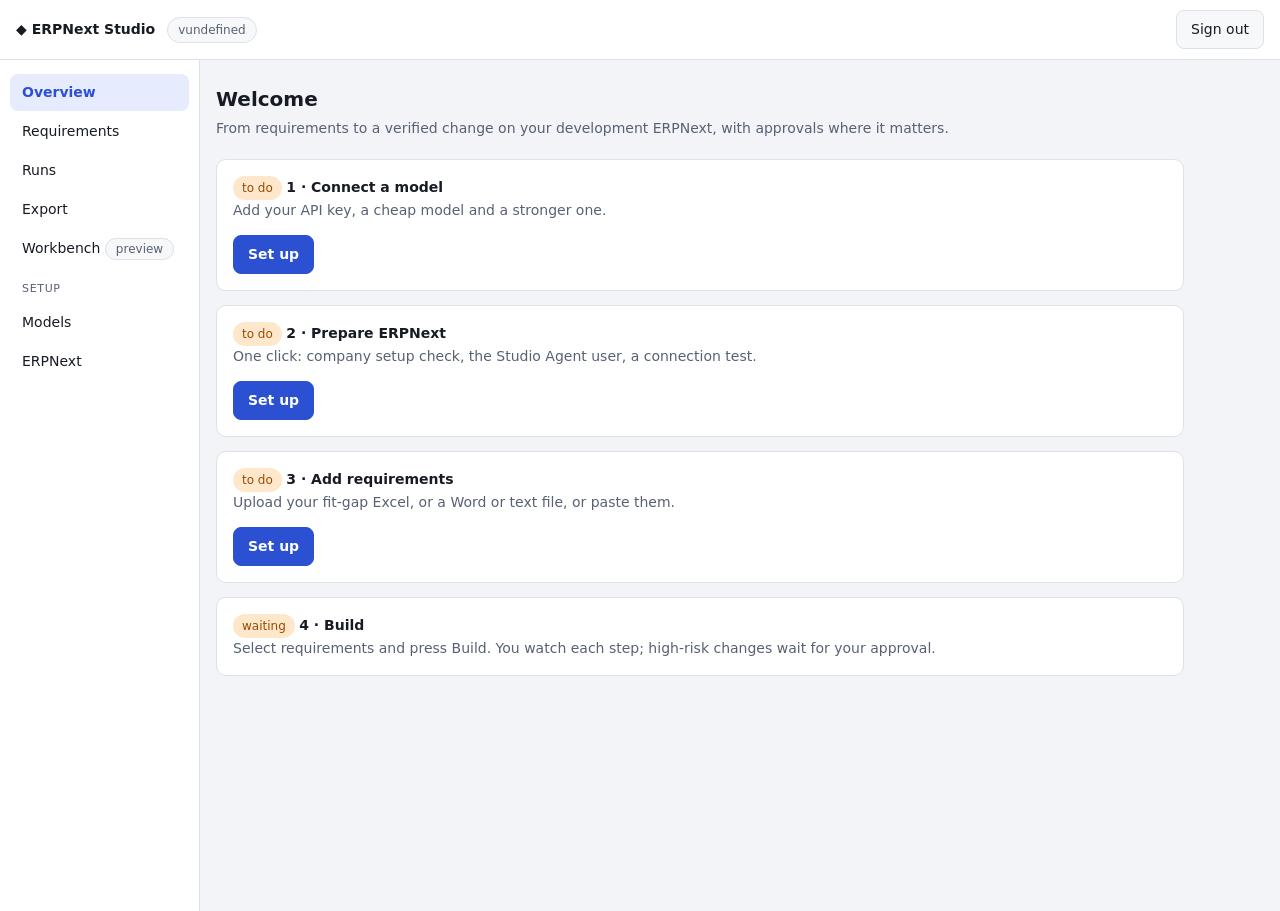
==== commit 98e61683: "Export: API (preview, zip, drift, GitHub PR publish/merge), GitHub client, Export screen Co-Authored" ====
--- a/studio/ui/home.html
+++ b/studio/ui/home.html
@@ -18,7 +18,7 @@
 label{display:block;font-size:12px;color:var(--muted);margin:10px 0 3px}
 input,select,textarea{width:100%;padding:8px 10px;border:1px solid var(--line);border-radius:8px;background:var(--bg);color:var(--fg);font:inherit}
 input[type=checkbox]{width:auto}
-button{padding:8px 14px;border:1px solid var(--line);border-radius:8px;background:var(--surface2);color:var(--fg);font:inherit;cursor:pointer}
+button,a.btn{display:inline-block;text-decoration:none;padding:8px 14px;border:1px solid var(--line);border-radius:8px;background:var(--surface2);color:var(--fg);font:inherit;cursor:pointer}
 button.p{background:var(--accent);color:#fff;border-color:var(--accent);font-weight:600}button.bad{color:var(--bad)}button:disabled{opacity:.5;cursor:default}
 .row{display:flex;gap:8px;flex-wrap:wrap;margin-top:14px;align-items:center}
 .ok{color:var(--ok)}.bad{color:var(--bad)}.muted{color:var(--muted)}
@@ -41,7 +41,7 @@
 </style></head><body>
 <header><div class="brand">◆ ERPNext Studio</div><span class="chip" id="ver"></span><div class="sp"></div><button id="out">Sign out</button></header>
 <div class="app"><nav>
-<a data-t="overview">Overview</a><a data-t="reqs">Requirements</a><a data-t="runs">Runs</a><a href="/workbench">Workbench <span class="chip">preview</span></a>
+<a data-t="overview">Overview</a><a data-t="reqs">Requirements</a><a data-t="runs">Runs</a><a data-t="export">Export</a><a href="/workbench">Workbench <span class="chip">preview</span></a>
 <small>Setup</small><a data-t="models">Models</a><a data-t="erp">ERPNext</a></nav>
 <main id="m"></main></div>
 <script>
@@ -157,7 +157,7 @@
    ${cs.status==='applied'?`<div class="row"><button class="bad" data-undo="${cs.id}">Undo this change</button></div>`:''}</div>`:'';
   const appr=held?`<div class="card" style="background:var(--hold-bg);margin:10px 0 0"><b>Waiting for your approval</b><div>${esc(held.note)}. Review the operations above, then decide.</div>
    <div class="row"><button class="p" data-approve="${held.id}">Approve and apply</button><input id="rj${gid}" placeholder="reason if rejecting" style="max-width:260px"><button class="bad" data-reject="${held.id}" data-g="${gid}">Reject</button></div></div>`:'';
-  return `<div class="card"><div style="display:flex;gap:8px;align-items:center;flex-wrap:wrap"><h3 style="margin:0">${esc(g.label)}</h3><span class="muted">${g.ids.length} requirement(s)</span>${g.outcome?tag(g.outcome,{verified:'ok',built:'ok',blocked:'bad',failed:'bad',rejected:''}[g.outcome]):''}</div>${pipes}${csHtml}${appr}</div>`}).join('');
+  return `<div class="card"><div style="display:flex;gap:8px;align-items:center;flex-wrap:wrap"><h3 style="margin:0">${esc(g.label)}</h3><span class="muted">${(g.all_ids||g.ids).length} requirement(s)</span>${g.outcome?tag(g.outcome,{verified:'ok',built:'ok',blocked:'bad',failed:'bad',rejected:''}[g.outcome]):''}</div>${pipes}${csHtml}${appr}</div>`}).join('');
  return `<h2>${esc(r.title)} ${chip}</h2><p class="sub">${T.rule||0} rule steps · ${T.engine||0} engine steps · ${T.model||0} model steps · ${T.human||0} human · ${u.calls||0} model calls, ${(u.tokens_in||0)+(u.tokens_out||0)} tokens
  ${['running','waiting_approval'].includes(r.status)?' · <a href="#" id="cx">Cancel run</a>':''}</p>${r.error?`<p class="bad">${esc(r.error)}</p>`:''}${groups}
  <div class="card"><h3>Event log</h3><div class="log" id="lg">${LOG.map(e=>`<div class="${e.level}">${esc(e.tier?('['+e.tier+'] '):'')}${esc(e.text)}</div>`).join('')}</div></div>
@@ -167,7 +167,7 @@
  async function tick(){if(N!==NAV)return;const r=await api(`/api/runs/${id}?since=${since}`);if(r.detail||N!==NAV)return;
   LOG=LOG.concat(r.events);since=r.next;const full=await api(`/api/runs/${id}`);if(N!==NAV)return;
   const y=$('#lg')?$('#lg').scrollTop:0;$('#rv').innerHTML=runHtml({...full,events:[]});bind();const lg=$('#lg');if(lg)lg.scrollTop=lg.scrollHeight;
-  const ids=[...new Set(Object.values(full.groups).flatMap(g=>g.ids))];loadReqs(ids);
+  const ids=[...new Set(Object.values(full.groups).flatMap(g=>g.all_ids||g.ids))];loadReqs(ids);
   if(['running','waiting_approval'].includes(full.status))timer=setTimeout(tick,full.status==='running'?1200:3000)}
  async function loadReqs(ids){if(!ids.length)return;const l=await api('/api/requirements?gap=false&ids='+ids.join(','));const el=$('#rq');if(!el||N!==NAV)return;
   el.innerHTML=`<table><tr><th>ID</th><th>Requirement</th><th>Status</th></tr>${(l.items||[]).map(r=>`<tr><td>${r.id}</td><td>${esc(r.text.slice(0,180))}${r.notes?`<div class="muted">${esc(r.notes.slice(0,200))}</div>`:''}</td><td>${tag(r.status)}</td></tr>`).join('')}</table>`}
@@ -177,6 +177,35 @@
   document.querySelectorAll('[data-undo]').forEach(b=>b.onclick=async()=>{b.disabled=true;const r=await api(`/api/changesets/${b.dataset.undo}/undo`,{method:'POST',body:{}});clearTimeout(timer);tick()});
   const cx=$('#cx');if(cx)cx.onclick=async e=>{e.preventDefault();await api(`/api/runs/${id}/cancel`,{method:'POST',body:{}});clearTimeout(timer);tick()}}
  bind();const lg=$('#lg');if(lg)lg.scrollTop=lg.scrollHeight;tick()};
+
+/* ---------------------------------------------------------------- export */
+let XP={pr:null,drift:null,msg:''};
+V.export=async()=>{const [e,g]=await Promise.all([api('/api/export'),api('/api/github')]);
+ const cnt=Object.entries(e.counts||{}).map(([k,v])=>`<span class="chip">${esc(k)} ${v}</span>`).join(' ')||'<span class="muted">nothing yet</span>';
+ const items=(e.items||[]).map(i=>`<div class="card"><b>${esc(i.title||i.id)}</b> ${tag(i.risk,i.risk==='high'?'bad':i.risk==='medium'?'hold':'ok')} <span class="muted">requirements ${esc((i.requirements||[]).join(', '))}</span><ul>${(i.lines||[]).map(l=>`<li>${esc(l)}</li>`).join('')}</ul></div>`).join('');
+ const sk=(e.skipped||[]).map(x=>`<li>${esc(x.title||x.id)} <span class="muted">· ${esc(x.reason)}</span></li>`).join('');
+ const dr=XP.drift?`<div class="card"><b>Drift against the development site</b> <span class="muted">${XP.drift.differs?XP.drift.differs+' item(s) differ':'everything matches'}</span><table>${XP.drift.items.filter(r=>r.state!=='same').map(r=>`<tr><td>${esc(r.doctype)}</td><td>${esc(r.name)}</td><td>${tag(r.state,r.state==='missing'?'bad':'hold')}</td><td class="muted">${esc((r.fields||[]).join(', '))}</td></tr>`).join('')||'<tr><td class="muted">no differences</td></tr>'}</table></div>`:'';
+ const pr=XP.pr?`<div class="card"><b>Pull request #${XP.pr.number}</b> ${tag(XP.pr.merged?'merged':XP.pr.state,XP.pr.merged?'ok':'run')} <a href="${esc(XP.pr.url)}" target="_blank" rel="noopener">open on GitHub</a>
+   <div class="muted">Merging starts the release build: CI bakes the change into the ERPNext image. Production is only updated when you pull that image there.</div>
+   <div class="row"><button id="prs">Refresh</button>${XP.pr.merged?'':'<button class="p" id="prm">Merge into main</button>'}</div></div>`:'';
+ return `<h2>Export</h2><p class="sub">Verified changes become files in your <b>csd_customizations</b> app, delivered as a pull request. Nothing reaches production from here.</p>
+  <div class="card"><b>What will ship</b> <span class="muted">${(e.change_sets||[]).length} verified change set(s)</span><div style="margin-top:8px">${cnt}</div>
+   ${sk?`<div class="muted" style="margin-top:8px">Left out:<ul>${sk}</ul></div>`:''}
+   <div class="row"><button class="p" id="xpub" ${(e.change_sets||[]).length&&g.token_set&&g.repo?'':'disabled'}>Publish pull request</button><a class="btn" href="/api/export/bundle">Download zip</a><button id="xdr">Check drift</button><span id="xmsg" class="muted">${esc(XP.msg)}</span></div></div>
+  ${pr}${dr}${items}
+  <div class="card"><b>GitHub</b><span class="muted"> · a fine-grained token with Contents and Pull requests (write) on this one repository</span><div class="grid">
+   <div><label>Repository</label><input id="gr" placeholder="owner/name" value="${esc(g.repo)}"></div><div><label>Base branch</label><input id="gb" value="${esc(g.base||'main')}"></div>
+   <div><label>Token ${g.token_set?'(saved, leave empty to keep)':''}</label><input id="gt" type="password" autocomplete="off"></div></div>
+   <div class="row"><button id="gs">Save</button><button id="gtst">Test connection</button><span id="gmsg" class="muted"></span></div></div>`};
+V.export.after=()=>{const m=t=>$('#xmsg').textContent=t;
+ $('#gs').onclick=async()=>{const r=await api('/api/github',{method:'PUT',body:{repo:$('#gr').value,base:$('#gb').value,token:$('#gt').value}});$('#gmsg').textContent=r.detail||'Saved';go('export')};
+ $('#gtst').onclick=async()=>{const r=await api('/api/github/test',{method:'POST',body:{}});$('#gmsg').innerHTML=r.detail?`<span class="bad">${esc(r.detail)}</span>`:`<span class="ok">Connected to ${esc(r.repo)}${r.can_push?'':' (no push access!)'}</span>`};
+ $('#xdr').onclick=async()=>{m('Checking…');const r=await api('/api/export/drift');if(r.detail){m(r.detail);return}XP.drift=r;go('export')};
+ $('#xpub').onclick=async()=>{m('Publishing…');const r=await api('/api/export/publish',{method:'POST',body:{}});
+  if(r.detail){m(r.detail);return}if(!r.changed){XP.msg=r.message;go('export');return}XP.pr={number:r.number,url:r.url,state:'open',merged:false};XP.msg='Pull request opened';go('export')};
+ const prs=$('#prs');if(prs)prs.onclick=async()=>{const r=await api('/api/export/pr/'+XP.pr.number);if(!r.detail){XP.pr={...XP.pr,...r}}go('export')};
+ const prm=$('#prm');if(prm)prm.onclick=async()=>{if(prm.dataset.sure!=='1'){prm.dataset.sure='1';prm.textContent='Click again to merge and start the release build';return}
+  const r=await api('/api/export/pr/'+XP.pr.number+'/merge',{method:'POST',body:{}});XP.msg=r.detail||(r.merged?'Merged. CI is building the release image.':r.message);if(r.merged)XP.pr.merged=true;go('export')}};
 
 /* ---------------------------------------------------------------- shell */
 async function go(t){stop();NAV++;let arg='';if(t.startsWith('run/')){arg=t.slice(4);t='run'}t=V[t]?t:'overview';
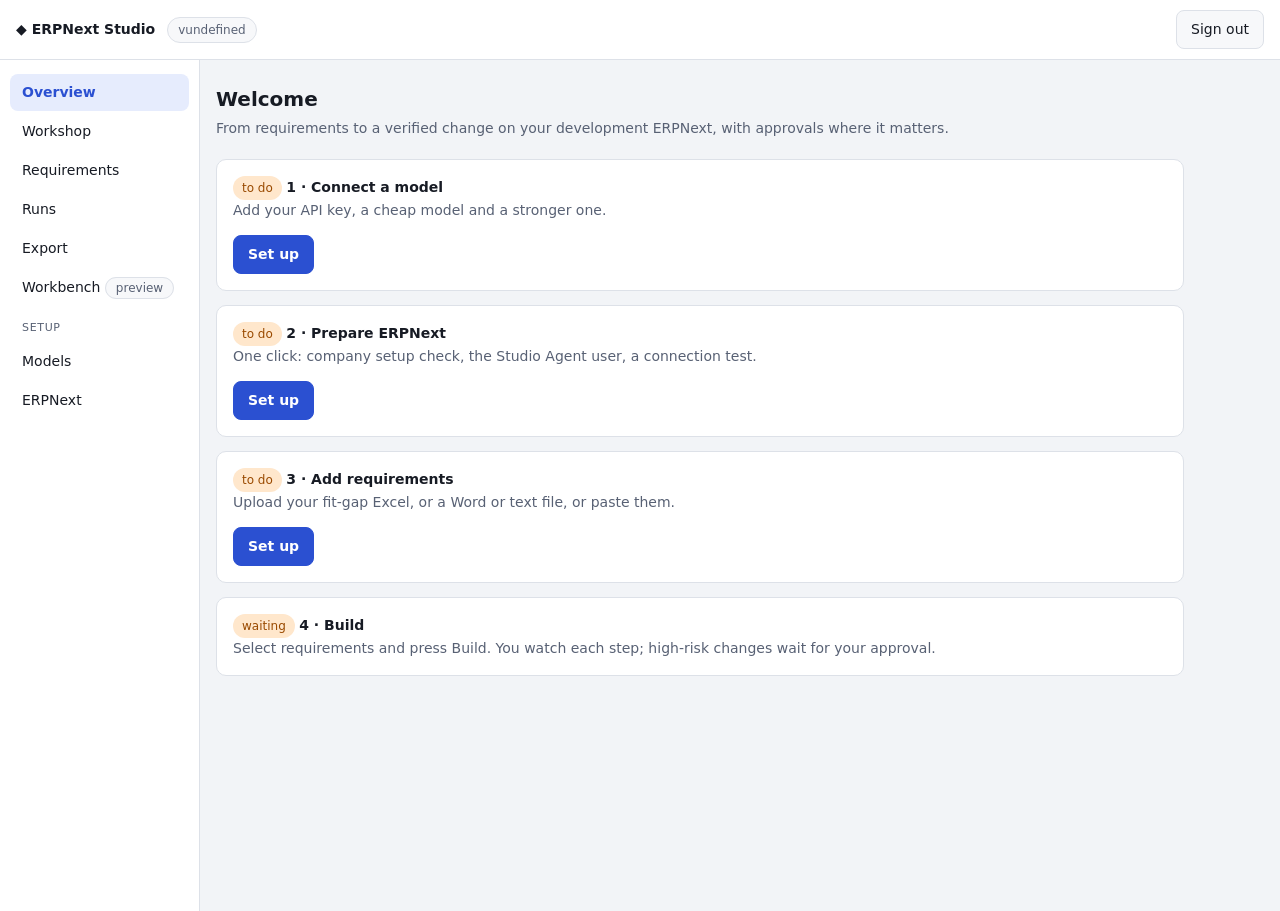
==== commit 8b5ea05a: "Requirement workshop: chat interview that builds requirements, judges fit against the live ERPNext s" ====
--- a/studio/ui/home.html
+++ b/studio/ui/home.html
@@ -38,10 +38,21 @@
 .log .err{color:var(--bad)}.log .warn{color:var(--hold)}.log .ok{color:var(--ok)}
 ul.lines{margin:6px 0 0;padding-left:18px}
 @media (max-width:760px){.app{grid-template-columns:minmax(0,1fr)}nav{flex-direction:row;overflow-x:auto;border-right:0;border-bottom:1px solid var(--line)}nav small{display:none}}
+.iv{display:grid;grid-template-columns:minmax(0,1fr) minmax(0,1.3fr);gap:14px;align-items:start}
+.chat{display:flex;flex-direction:column;gap:8px;max-height:56vh;overflow:auto;padding:4px}
+.msg{padding:8px 12px;border-radius:12px;max-width:92%;white-space:pre-wrap;overflow-wrap:anywhere}
+.msg.ba{align-self:flex-end;background:var(--accent);color:#fff}.msg.agent{align-self:flex-start;background:var(--surface2);border:1px solid var(--line)}
+.rq{border:1px solid var(--line);border-radius:10px;padding:10px 12px;margin-bottom:10px;background:var(--surface)}
+.rq.approved{border-left:4px solid var(--ok)}.rq.rejected{opacity:.5}.rq textarea{min-height:44px;resize:vertical}
+.rq small{color:var(--muted)}.rq select{width:auto;padding:3px 6px}
+.tabs{display:flex;gap:6px;margin-bottom:10px;flex-wrap:wrap}.tabs button.on{background:var(--accent-soft);color:var(--accent);border-color:var(--accent)}
+.opt{margin:3px 4px 3px 0}.opt.sug{border-color:var(--ok);color:var(--ok)}
+.flow{display:flex;gap:6px;flex-wrap:wrap;align-items:center;margin:6px 0 12px}.flow .node{max-width:230px}
+@media (max-width:900px){.iv{grid-template-columns:minmax(0,1fr)}}
 </style></head><body>
 <header><div class="brand">◆ ERPNext Studio</div><span class="chip" id="ver"></span><div class="sp"></div><button id="out">Sign out</button></header>
 <div class="app"><nav>
-<a data-t="overview">Overview</a><a data-t="reqs">Requirements</a><a data-t="runs">Runs</a><a data-t="export">Export</a><a href="/workbench">Workbench <span class="chip">preview</span></a>
+<a data-t="overview">Overview</a><a data-t="interview">Workshop</a><a data-t="reqs">Requirements</a><a data-t="runs">Runs</a><a data-t="export">Export</a><a href="/workbench">Workbench <span class="chip">preview</span></a>
 <small>Setup</small><a data-t="models">Models</a><a data-t="erp">ERPNext</a></nav>
 <main id="m"></main></div>
 <script>
@@ -54,6 +65,19 @@
 
 /* ---------------------------------------------------------------- overview */
 V.overview=async()=>{const s=await api('/api/status');$('#ver').textContent='v'+s.version;
+ if(s.llm&&s.erp&&s.requirements>0){const o=await api('/api/overview');const t=o.totals||{},u=o.usage||{},n=k=>(t[k]||0).toLocaleString();
+  const tile=(v,l,c)=>`<div class="card" style="flex:1;min-width:130px;text-align:center"><div style="font-size:28px;font-weight:700;${c?'color:var(--'+c+')':''}">${v}</div><div class="muted">${l}</div></div>`;
+  const mods=(o.modules||[]).filter(m=>m.gap).map(m=>{const done=m.verified+m.built+m.standard,pc=Math.round(100*done/m.gap);return `<tr><td>${esc(m.module)}${m.poc?' <span class="chip">PoC</span>':''}</td><td style="width:42%"><div style="background:var(--surface2);border-radius:6px;height:10px"><div style="width:${pc}%;background:var(--accent);height:10px;border-radius:6px"></div></div></td><td class="muted">${done}/${m.gap} gaps</td></tr>`}).join('');
+  const ver=(o.verified||[]).map(r=>`<tr><td>${r.id}</td><td>${esc(r.text)}</td><td>${tag('verified')} <span class="muted">${r.evidence} checks</span></td></tr>`).join('');
+  const roles=Object.entries(o.by_role||{}).map(([k,v])=>`<tr><td>${esc(k)}</td><td>${v.calls} calls</td><td class="muted">${(v.tokens_in+v.tokens_out).toLocaleString()} tokens</td></tr>`).join('');
+  return `<h2>Overview</h2><p class="sub">Where the programme stands, from your real requirement register and change history.</p>
+  <div class="row" style="flex-wrap:wrap;align-items:stretch">${tile(n('total'),'requirements')}${tile(n('gap'),'gaps to close')}${tile(n('verified'),'verified','ok')}${tile(n('built'),'built, to check')}${tile(n('standard'),'already standard')}${tile(n('needs_input'),'need your input','hold')}</div>
+  <div class="card"><b>Progress by module</b><table>${mods||'<tr><td class="muted">no gaps yet</td></tr>'}</table></div>
+  <div class="row" style="align-items:stretch;flex-wrap:wrap">
+  <div class="card" style="flex:1;min-width:260px"><b>Changes on the development site</b><div style="margin-top:6px"><span class="chip">${o.change_sets.applied} applied</span> <span class="chip">${o.change_sets.undone} undone</span> <span class="chip">${o.runs} runs</span></div><div class="muted" style="margin-top:6px">${o.decisions.auto} applied automatically by policy, ${o.decisions.human} approved by a person.</div>
+  <div class="row"><button class="p" onclick="go('export')">Export to your app</button></div></div>
+  <div class="card" style="flex:1;min-width:260px"><b>Model usage</b><div class="muted" style="margin-top:6px">${(u.calls||0)} calls · ${((u.tokens_in||0)+(u.tokens_out||0)).toLocaleString()} tokens${u.cost?` · $${u.cost}`:''}</div><table>${roles}</table></div></div>
+  <div class="card"><b>Recently verified</b><table>${ver||'<tr><td class="muted">nothing verified yet</td></tr>'}</table></div>`}
  const step=(ok,t,d,go)=>`<div class="card"><span class="tag ${ok?'ok':'hold'}">${ok?'done':'to do'}</span> <b>${t}</b><div class="muted">${d}</div>${ok?'':`<div class="row"><button class="p" onclick="go('${go}')">Set up</button></div>`}</div>`;
  return `<h2>Welcome</h2><p class="sub">From requirements to a verified change on your development ERPNext, with approvals where it matters.</p>
  ${step(s.llm,'1 · Connect a model','Add your API key, a cheap model and a stronger one.','models')}
@@ -180,7 +204,9 @@
 
 /* ---------------------------------------------------------------- export */
 let XP={pr:null,drift:null,msg:''};
-V.export=async()=>{const [e,g]=await Promise.all([api('/api/export'),api('/api/github')]);
+V.export=async()=>{const [e,g,bt]=await Promise.all([api('/api/export'),api('/api/github'),api('/api/requirements/built')]);
+ const bl=(bt.items||[]);
+ const so=bl.length?`<div class="card"><b>${bl.length} requirement(s) are built but not yet signed off</b> <span class="muted">· applied and read back from the site; a person confirms they do what the requirement asks. Only signed-off work is exported.</span><ul>${bl.slice(0,30).map(r=>`<li>${r.id} · ${esc(r.text)}${r.notes?` <span class="muted">· ${esc(r.notes)}</span>`:''}</li>`).join('')}</ul><div class="row"><button class="p" id="sgn">Sign off all ${bl.length}</button></div></div>`:'';
  const cnt=Object.entries(e.counts||{}).map(([k,v])=>`<span class="chip">${esc(k)} ${v}</span>`).join(' ')||'<span class="muted">nothing yet</span>';
  const items=(e.items||[]).map(i=>`<div class="card"><b>${esc(i.title||i.id)}</b> ${tag(i.risk,i.risk==='high'?'bad':i.risk==='medium'?'hold':'ok')} <span class="muted">requirements ${esc((i.requirements||[]).join(', '))}</span><ul>${(i.lines||[]).map(l=>`<li>${esc(l)}</li>`).join('')}</ul></div>`).join('');
  const sk=(e.skipped||[]).map(x=>`<li>${esc(x.title||x.id)} <span class="muted">· ${esc(x.reason)}</span></li>`).join('');
@@ -192,12 +218,13 @@
   <div class="card"><b>What will ship</b> <span class="muted">${(e.change_sets||[]).length} verified change set(s)</span><div style="margin-top:8px">${cnt}</div>
    ${sk?`<div class="muted" style="margin-top:8px">Left out:<ul>${sk}</ul></div>`:''}
    <div class="row"><button class="p" id="xpub" ${(e.change_sets||[]).length&&g.token_set&&g.repo?'':'disabled'}>Publish pull request</button><a class="btn" href="/api/export/bundle">Download zip</a><button id="xdr">Check drift</button><span id="xmsg" class="muted">${esc(XP.msg)}</span></div></div>
-  ${pr}${dr}${items}
+  ${so}${pr}${dr}${items}
   <div class="card"><b>GitHub</b><span class="muted"> · a fine-grained token with Contents and Pull requests (write) on this one repository</span><div class="grid">
    <div><label>Repository</label><input id="gr" placeholder="owner/name" value="${esc(g.repo)}"></div><div><label>Base branch</label><input id="gb" value="${esc(g.base||'main')}"></div>
    <div><label>Token ${g.token_set?'(saved, leave empty to keep)':''}</label><input id="gt" type="password" autocomplete="off"></div></div>
    <div class="row"><button id="gs">Save</button><button id="gtst">Test connection</button><span id="gmsg" class="muted"></span></div></div>`};
 V.export.after=()=>{const m=t=>$('#xmsg').textContent=t;
+ const sg=$('#sgn');if(sg)sg.onclick=async()=>{sg.disabled=true;await api('/api/requirements/signoff',{method:'POST',body:{}});go('export')};
  $('#gs').onclick=async()=>{const r=await api('/api/github',{method:'PUT',body:{repo:$('#gr').value,base:$('#gb').value,token:$('#gt').value}});$('#gmsg').textContent=r.detail||'Saved';go('export')};
  $('#gtst').onclick=async()=>{const r=await api('/api/github/test',{method:'POST',body:{}});$('#gmsg').innerHTML=r.detail?`<span class="bad">${esc(r.detail)}</span>`:`<span class="ok">Connected to ${esc(r.repo)}${r.can_push?'':' (no push access!)'}</span>`};
  $('#xdr').onclick=async()=>{m('Checking…');const r=await api('/api/export/drift');if(r.detail){m(r.detail);return}XP.drift=r;go('export')};
@@ -207,8 +234,73 @@
  const prm=$('#prm');if(prm)prm.onclick=async()=>{if(prm.dataset.sure!=='1'){prm.dataset.sure='1';prm.textContent='Click again to merge and start the release build';return}
   const r=await api('/api/export/pr/'+XP.pr.number+'/merge',{method:'POST',body:{}});XP.msg=r.detail||(r.merged?'Merged. CI is building the release image.':r.message);if(r.merged)XP.pr.merged=true;go('export')}};
 
+/* ---------------------------------------------------------------- requirement workshop (interview) */
+const FITC={Standard:'ok',Configuration:'run',Customization:'hold','Not possible':'bad'};
+let IV=null,IVTAB='reqs',IVBRD='';
+V.interview=async(id)=>{
+ if(!id){const l=await api('/api/interviews');
+  const rows=(l||[]).map(x=>`<tr><td><a href="#interview/${x.id}">${esc(x.title)}</a></td><td>${esc(x.module)}</td><td>${x.drafts} (${x.approved} approved)</td><td>${x.open_questions}</td><td class="muted">${new Date(x.created*1000).toLocaleString()}</td></tr>`).join('');
+  return `<h2>Requirement workshop</h2><p class="sub">Talk to the agent like a client meeting. It asks the next question, judges each requirement against the real ERPNext site, and builds the list. Nothing enters the build backlog until you approve it.</p>
+  <div class="card"><div class="grid"><div><label>Workshop title</label><input id="ivt" placeholder="e.g. SRM client workshop 1"></div><div><label>ERPNext module / area</label><input id="ivm" placeholder="Supplier Relationship Management"></div></div>
+  <div class="row"><button class="p" id="ivn">Start workshop</button><span id="ivmsg" class="muted"></span></div></div>
+  <div class="card tablew"><table><tr><th>Workshop</th><th>Module</th><th>Requirements</th><th>Open questions</th><th>Started</th></tr>${rows||'<tr><td colspan=5 class=muted>No workshops yet.</td></tr>'}</table></div>`}
+ IV=await api('/api/interviews/'+id);if(IV.detail)return `<h2>Workshop</h2><p class="bad">${esc(IV.detail)}</p>`;
+ IVTAB='reqs';IVBRD='';return ivHtml()};
+function ivHtml(){const s=IV,live=s.drafts.filter(d=>d.status!=='rejected'),n=f=>live.filter(d=>d.fit===f).length;
+ const chat=s.messages.map(m=>`<div class="msg ${m.role}">${esc(m.text)}</div>`).join('')||'<div class="muted">Describe what the client wants, in their words or yours. Example: "The client wants every supplier to submit a bank guarantee and be blocked when it expires."</div>';
+ const tabs=[['reqs',`Requirements (${live.length})`],['qs',`Questions (${s.open_questions})`],['brd','Document & flow']].map(([k,l])=>`<button data-tab="${k}" class="${IVTAB===k?'on':''}">${l}</button>`).join('');
+ return `<h2>${esc(s.title)} <span class="chip">${esc(s.module)}</span></h2><p class="sub"><a href="#interview">All workshops</a> · ${n('Standard')} standard · ${n('Configuration')} configuration · ${n('Customization')} customization · ${n('Not possible')} not possible · ${s.drafts.filter(d=>d.status==='approved').length} approved</p>
+ <div class="iv"><div class="card"><h3>Conversation</h3><div class="chat" id="chat">${chat}</div>
+  <label>Your message</label><textarea id="ivi" rows="4" placeholder="Type what the client said or what you need to ask… (Ctrl+Enter to send)"></textarea>
+  <div class="row"><button class="p" id="ivs">Send</button><span id="ivst" class="muted"></span></div></div>
+  <div><div class="tabs">${tabs}</div><div id="ivp">${ivPanel()}</div></div></div>`}
+function ivPanel(){const s=IV;
+ if(IVTAB==='qs'){const qs=s.questions.filter(q=>q.status!=='dropped');
+  return qs.map(q=>`<div class="rq ${q.status==='answered'?'approved':''}"><b>${q.id}</b> ${esc(q.text)} ${q.status==='answered'?tag('answered','ok'):tag('open','hold')}
+   ${q.why?`<div class="muted">${esc(q.why)}</div>`:''}${q.blocks.length?`<div><small>Blocks ${q.blocks.join(', ')}</small></div>`:''}
+   ${q.status==='answered'?`<div>Answer: <b>${esc(q.answer)}</b></div>`:`<div style="margin-top:6px">${q.options.map(o=>`<button class="opt ${o===q.suggested?'sug':''}" data-ans="${q.id}" data-v="${esc(o)}">${o===q.suggested?'★ ':''}${esc(o)}</button>`).join('')}
+    <div class="row" style="margin-top:6px"><input id="qa${q.id}" placeholder="or type another answer" style="max-width:320px"><button data-anst="${q.id}">Answer</button><button data-skip="${q.id}">Skip</button></div></div>`}</div>`).join('')||'<div class="card muted">No questions yet. The agent will ask as the picture builds.</div>'}
+ if(IVTAB==='brd'){
+  const live=s.drafts.filter(d=>d.status!=='rejected'),pr={};live.forEach(d=>(pr[d.process||'General']=pr[d.process||'General']||[]).push(d));
+  const flow=Object.entries(pr).map(([p,ds])=>`<b>${esc(p)}</b><div class="flow">${ds.map((d,i)=>`${i?'→':''}<span class="node" title="${esc(d.text)}">${d.id} ${esc(d.text.slice(0,48))}${d.text.length>48?'…':''}</span>`).join(' ')}</div>`).join('');
+  return `<div class="card"><h3>Process flow</h3>${flow||'<span class="muted">Nothing yet.</span>'}</div><div class="card"><div class="row" style="margin:0 0 8px"><button class="p" id="brdg">Generate document</button><button id="brdc" ${IVBRD?'':'disabled'}>Copy</button><button id="brdd" ${IVBRD?'':'disabled'}>Download .md</button></div>
+   <div class="tablew"><pre id="brdt" style="white-space:pre-wrap;margin:0;font-size:12px;max-height:50vh;overflow:auto">${esc(IVBRD||'Generate the Business Requirement Document from the approved requirements (or the drafts if none are approved yet).')}</pre></div></div>`}
+ const ds=s.drafts.filter(d=>d.status!=='rejected'),pend=ds.filter(d=>d.status==='draft');
+ const head=`<div class="row" style="margin:0 0 10px"><button class="p" id="apall" ${pend.length?'':'disabled'}>Approve all ${pend.length} draft(s) → backlog</button><span id="apm" class="muted"></span></div>`;
+ return head+(ds.map(d=>`<div class="rq ${d.status}"><div style="display:flex;gap:6px;flex-wrap:wrap;align-items:center"><b>${d.id}</b>${tag(d.fit,FITC[d.fit])}${d.unverified?tag('fit unverified','hold'):''}<span class="chip">${esc(d.process||'General')}</span><span class="chip">${d.priority}</span>${d.status==='approved'?tag('approved → #'+d.req_id,'ok'):''}</div>
+  ${d.status==='approved'?`<div style="margin:6px 0">${esc(d.text)}</div>`:`<textarea data-edit="${d.id}" rows="2">${esc(d.text)}</textarea>`}
+  ${d.doctypes.length?`<div><small>ERPNext: ${d.doctypes.map(esc).join(', ')}</small></div>`:''}${d.rationale?`<div><small>${esc(d.rationale)}</small></div>`:''}${d.workaround?`<div><small>Workaround: ${esc(d.workaround)}</small></div>`:''}
+  ${d.acceptance.length?`<ul class="lines">${d.acceptance.map(a=>`<li><small>${esc(a)}</small></li>`).join('')}</ul>`:''}
+  ${d.status==='draft'?`<div class="row" style="margin-top:6px"><select data-fit="${d.id}">${['Standard','Configuration','Customization','Not possible'].map(f=>`<option ${f===d.fit?'selected':''}>${f}</option>`).join('')}</select><select data-pri="${d.id}">${['Must','Should','Could'].map(f=>`<option ${f===d.priority?'selected':''}>${f}</option>`).join('')}</select><button data-ap="${d.id}">Approve</button><button class="bad" data-rj="${d.id}">Reject</button></div>`:''}</div>`).join('')||'<div class="card muted">Requirements appear here as you talk.</div>')};
+function ivRefresh(){const c=$('#chat'),keep=$('#ivi')?$('#ivi').value:'';$('#m').innerHTML=ivHtml();$('#ivi').value=keep;V.interview.after(IV.id);const ch=$('#chat');if(ch)ch.scrollTop=ch.scrollHeight}
+V.interview.after=(id)=>{
+ if(!id){$('#ivn').onclick=async()=>{const r=await api('/api/interviews',{method:'POST',body:{title:$('#ivt').value,module:$('#ivm').value}});if(r.detail){$('#ivmsg').textContent=r.detail;return}location.hash='#interview/'+r.id};return}
+ const ch=$('#chat');if(ch)ch.scrollTop=ch.scrollHeight;
+ const send=async()=>{const t=$('#ivi').value.trim();if(!t)return;$('#ivs').disabled=true;$('#ivst').textContent='Thinking… (the agent is checking ERPNext)';
+  const r=await api(`/api/interviews/${IV.id}/message`,{method:'POST',body:{text:t}});
+  if(r.detail){$('#ivst').innerHTML='<span class="bad">'+esc(r.detail)+'</span>';$('#ivs').disabled=false;return}
+  IV=r;$('#ivi').value='';ivRefresh()};
+ $('#ivs').onclick=send;$('#ivi').onkeydown=e=>{if(e.ctrlKey&&e.key==='Enter')send()};
+ const post=async(p,b)=>{const r=await api(p,{method:'POST',body:b});if(!r.detail){IV={...IV,...r}}else alert(r.detail);return r};
+ document.querySelectorAll('[data-tab]').forEach(b=>b.onclick=()=>{IVTAB=b.dataset.tab;ivRefresh()});
+ document.querySelectorAll('[data-edit]').forEach(t=>t.onchange=async()=>{await post(`/api/interviews/${IV.id}/drafts/${t.dataset.edit}`,{text:t.value})});
+ document.querySelectorAll('[data-fit]').forEach(t=>t.onchange=async()=>{await post(`/api/interviews/${IV.id}/drafts/${t.dataset.fit}`,{fit:t.value});ivRefresh()});
+ document.querySelectorAll('[data-pri]').forEach(t=>t.onchange=async()=>{await post(`/api/interviews/${IV.id}/drafts/${t.dataset.pri}`,{priority:t.value})});
+ document.querySelectorAll('[data-rj]').forEach(b=>b.onclick=async()=>{await post(`/api/interviews/${IV.id}/drafts/${b.dataset.rj}`,{status:'rejected'});ivRefresh()});
+ const approve=async ids=>{const open=IV.questions.filter(q=>q.status==='open'&&q.blocks.some(x=>!ids||ids.includes(x))).length;
+  if(open&&!confirm(open+' open question(s) still affect these requirements. Approve anyway?'))return;
+  const r=await post(`/api/interviews/${IV.id}/approve`,{ids:ids||[]});if(!r.detail){ivRefresh()}};
+ document.querySelectorAll('[data-ap]').forEach(b=>b.onclick=()=>approve([b.dataset.ap]));
+ const aa=$('#apall');if(aa)aa.onclick=()=>approve(null);
+ document.querySelectorAll('[data-ans]').forEach(b=>b.onclick=async()=>{await post(`/api/interviews/${IV.id}/questions/${b.dataset.ans}`,{answer:b.dataset.v});ivRefresh()});
+ document.querySelectorAll('[data-anst]').forEach(b=>b.onclick=async()=>{const v=$('#qa'+b.dataset.anst).value.trim();if(!v)return;await post(`/api/interviews/${IV.id}/questions/${b.dataset.anst}`,{answer:v});ivRefresh()});
+ document.querySelectorAll('[data-skip]').forEach(b=>b.onclick=async()=>{await post(`/api/interviews/${IV.id}/questions/${b.dataset.skip}`,{dropped:true});ivRefresh()});
+ const g=$('#brdg');if(g){g.onclick=async()=>{const r=await api(`/api/interviews/${IV.id}/brd`);IVBRD=r.markdown||r.detail||'';ivRefresh()};
+  $('#brdc').onclick=()=>navigator.clipboard&&navigator.clipboard.writeText(IVBRD);
+  $('#brdd').onclick=()=>{const a=document.createElement('a');a.href=URL.createObjectURL(new Blob([IVBRD],{type:'text/markdown'}));a.download='BRD-'+IV.id+'.md';a.click()}}};
+
 /* ---------------------------------------------------------------- shell */
-async function go(t){stop();NAV++;let arg='';if(t.startsWith('run/')){arg=t.slice(4);t='run'}t=V[t]?t:'overview';
+async function go(t){stop();NAV++;let arg='';if(t.startsWith('run/')){arg=t.slice(4);t='run'}else if(t.startsWith('interview/')){arg=t.slice(10);t='interview'}t=V[t]?t:'overview';
  history.replaceState(0,'','#'+t+(arg?'/'+arg:''));
  document.querySelectorAll('nav a[data-t]').forEach(a=>a.classList.toggle('on',a.dataset.t===(t==='run'?'runs':t)));
  $('#m').innerHTML=await V[t](arg);V[t].after&&V[t].after(arg)}
